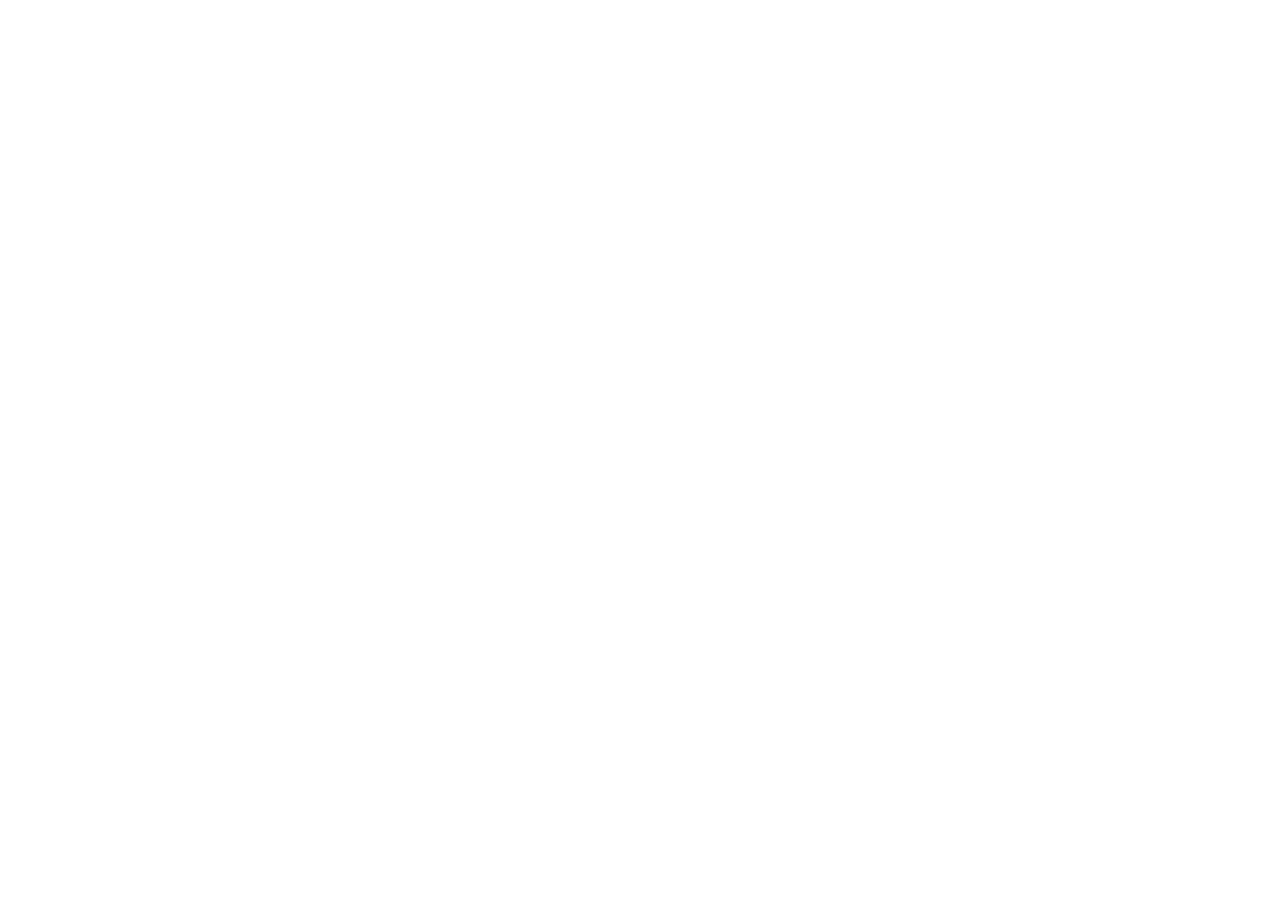
==== index.html @ 05c3c879 "init project" ====
<!DOCTYPE html>
<html lang="en">

<head>
    <meta charset="UTF-8">
    <meta http-equiv="X-UA-Compatible" content="IE=edge">
    <meta name="viewport" content="width=device-width, initial-scale=1.0">
    <title>Document</title>
</head>

<body>

</body>

</html>
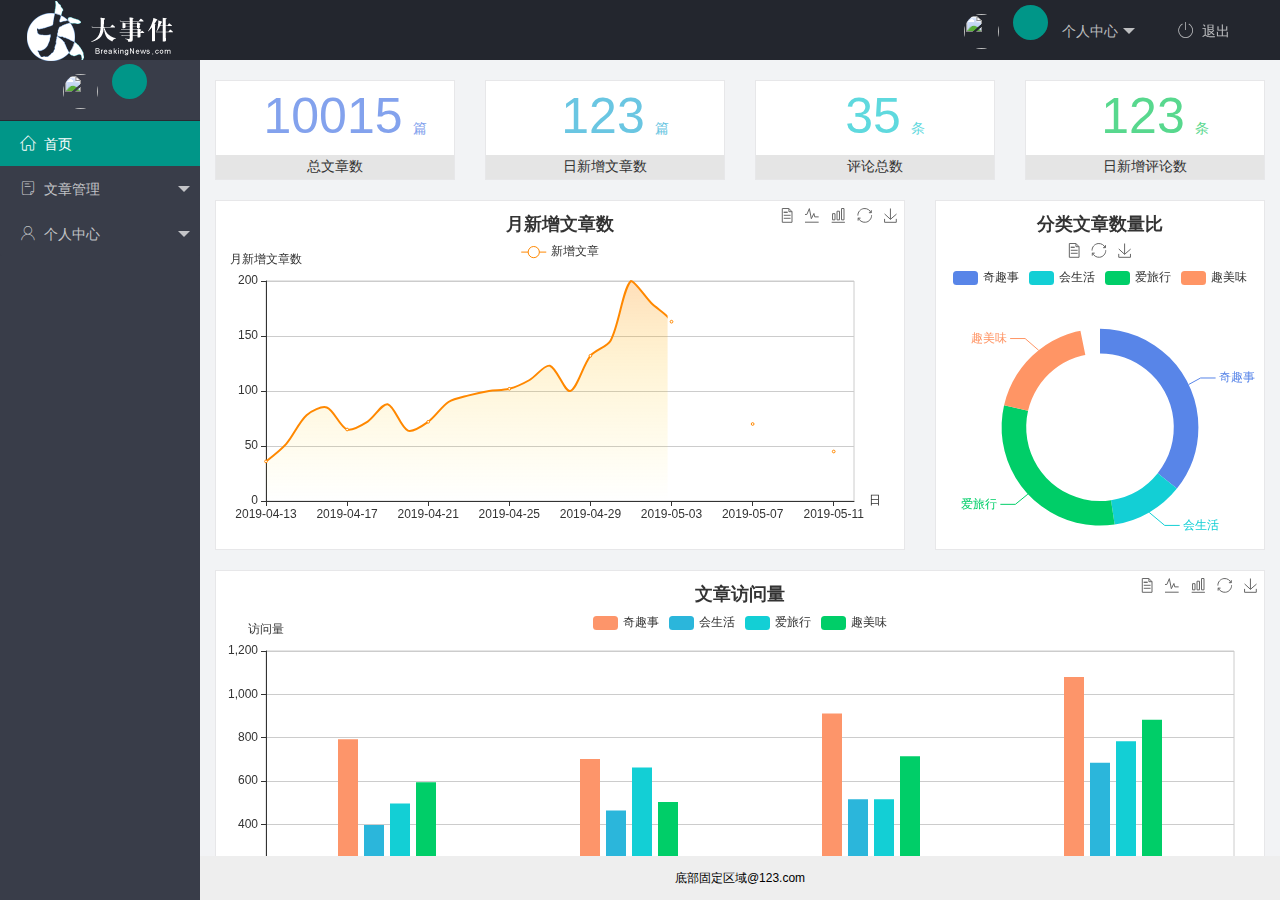
==== commit 395fe5c5: "完成主页功能开发" ====
--- a/index.html
+++ b/index.html
@@ -6,10 +6,84 @@
     <meta http-equiv="X-UA-Compatible" content="IE=edge">
     <meta name="viewport" content="width=device-width, initial-scale=1.0">
     <title>Document</title>
+    <link rel="stylesheet" href="/assets/lib/layui/css/layui.css">
+    <link rel="stylesheet" href="/assets/css/index.css">
+    <link rel="stylesheet" href="/assets/fonts/iconfont.css">
 </head>
 
 <body>
+    <div class="layui-layout layui-layout-admin">
+        <div class="layui-header">
+            <div class="layui-logo layui-hide-xs">
+                <img src="/assets/images/logo.png" alt="">
+            </div>
+            <!-- 头部区域（可配合layui 已有的水平导航） -->
+            <ul class="layui-nav layui-layout-right">
+                <li class="layui-nav-item layui-hide layui-show-md-inline-block">
+                    <a href="javascript:;" class="userinfo">
+                        <img src="" class="layui-nav-img">
+                        <span class="text-avatar"></span> 个人中心
+                    </a>
+                    <dl class="layui-nav-child">
+                        <dd><a href="">基本资料</a></dd>
+                        <dd><a href="">更换头像</a></dd>
+                        <dd><a href="">重置密码</a></dd>
+                    </dl>
+                </li>
+                <li class="layui-nav-item" lay-header-event="menuRight" lay-unselect>
+                    <a href="javascript:;" class="btn-outlog">
+                        <i class="layui-icon"><span class="iconfont icon-tuichu"></span>退出</i>
+                    </a>
+                </li>
+            </ul>
+        </div>
 
+        <div class="layui-side layui-bg-black">
+            <div class="layui-side-scroll">
+                <!-- 左侧导航区域（可配合layui已有的垂直导航） -->
+                <div class="userinfo userinfo-left">
+                    <img src="" class="layui-nav-img">
+                    <span class="text-avatar"></span>
+                    <span class="welcome"></span>
+                </div>
+                <ul class="layui-nav layui-nav-tree" lay-shrink="all">
+                    <li class="layui-nav-item layui-this"><a href="/home/dashboard.html" target="fm"><span class="iconfont icon-home"></span>首页</a></li>
+                    <li class="layui-nav-item">
+                        <a class="" href="javascript:;"><span class="iconfont icon-16"></span>文章管理</a>
+                        <dl class="layui-nav-child">
+                            <dd><a href="javascript:;" target="fm"><i class="layui-icon layui-icon-app"></i>文章类别</a></dd>
+                            <dd><a href="javascript:;" target="fm"><i class="layui-icon layui-icon-app"></i>文章列表</a></dd>
+                            <dd><a href="javascript:;" target="fm"><i class="layui-icon layui-icon-app"></i>发表文章</a></dd>
+                        </dl>
+                    </li>
+                    <li class="layui-nav-item">
+                        <a href="javascript:;"><span class="iconfont icon-user"></span>个人中心</a>
+                        <dl class="layui-nav-child">
+                            <dd><a href="javascript:;" target="fm"><i class="layui-icon layui-icon-app"></i>基本资料</a></dd>
+                            <dd><a href="javascript:;" target="fm"><i class="layui-icon layui-icon-app"></i>更换头像</a></dd>
+                            <dd><a href="javascript:;" target="fm"><i class="layui-icon layui-icon-app"></i>重置密码</a></dd>
+                        </dl>
+                    </li>
+                </ul>
+            </div>
+        </div>
+
+        <div class="layui-body">
+            <!-- 内容主体区域 -->
+            <iframe name="fm" src="/home/dashboard.html" frameborder="0"></iframe>
+        </div>
+
+        <div class="layui-footer">
+            <!-- 底部固定区域 -->
+            底部固定区域@123.com
+        </div>
+    </div>
+    <script src="/assets/lib/layui/layui.all.js"></script>
+    <script src="/assets/lib/jquery.js"></script>
+    <script src="/assets/js/baseapi.js"></script>
+    <script src="/assets/js/index.js"></script>
+
+</body>
 </body>
 
 </html>--- a/assets/lib/layui/css/layui.css
+++ b/assets/lib/layui/css/layui.css
@@ -0,0 +1,2 @@
+/** layui-v2.5.5 MIT License By https://www.layui.com */
+ .layui-inline,img{display:inline-block;vertical-align:middle}h1,h2,h3,h4,h5,h6{font-weight:400}.layui-edge,.layui-header,.layui-inline,.layui-main{position:relative}.layui-body,.layui-edge,.layui-elip{overflow:hidden}.layui-btn,.layui-edge,.layui-inline,img{vertical-align:middle}.layui-btn,.layui-disabled,.layui-icon,.layui-unselect{-moz-user-select:none;-webkit-user-select:none;-ms-user-select:none}.layui-elip,.layui-form-checkbox span,.layui-form-pane .layui-form-label{text-overflow:ellipsis;white-space:nowrap}.layui-breadcrumb,.layui-tree-btnGroup{visibility:hidden}blockquote,body,button,dd,div,dl,dt,form,h1,h2,h3,h4,h5,h6,input,li,ol,p,pre,td,textarea,th,ul{margin:0;padding:0;-webkit-tap-highlight-color:rgba(0,0,0,0)}a:active,a:hover{outline:0}img{border:none}li{list-style:none}table{border-collapse:collapse;border-spacing:0}h4,h5,h6{font-size:100%}button,input,optgroup,option,select,textarea{font-family:inherit;font-size:inherit;font-style:inherit;font-weight:inherit;outline:0}pre{white-space:pre-wrap;white-space:-moz-pre-wrap;white-space:-pre-wrap;white-space:-o-pre-wrap;word-wrap:break-word}body{line-height:24px;font:14px Helvetica Neue,Helvetica,PingFang SC,Tahoma,Arial,sans-serif}hr{height:1px;margin:10px 0;border:0;clear:both}a{color:#333;text-decoration:none}a:hover{color:#777}a cite{font-style:normal;*cursor:pointer}.layui-border-box,.layui-border-box *{box-sizing:border-box}.layui-box,.layui-box *{box-sizing:content-box}.layui-clear{clear:both;*zoom:1}.layui-clear:after{content:'\20';clear:both;*zoom:1;display:block;height:0}.layui-inline{*display:inline;*zoom:1}.layui-edge{display:inline-block;width:0;height:0;border-width:6px;border-style:dashed;border-color:transparent}.layui-edge-top{top:-4px;border-bottom-color:#999;border-bottom-style:solid}.layui-edge-right{border-left-color:#999;border-left-style:solid}.layui-edge-bottom{top:2px;border-top-color:#999;border-top-style:solid}.layui-edge-left{border-right-color:#999;border-right-style:solid}.layui-disabled,.layui-disabled:hover{color:#d2d2d2!important;cursor:not-allowed!important}.layui-circle{border-radius:100%}.layui-show{display:block!important}.layui-hide{display:none!important}@font-face{font-family:layui-icon;src:url(../font/iconfont.eot?v=250);src:url(../font/iconfont.eot?v=250#iefix) format('embedded-opentype'),url(../font/iconfont.woff2?v=250) format('woff2'),url(../font/iconfont.woff?v=250) format('woff'),url(../font/iconfont.ttf?v=250) format('truetype'),url(../font/iconfont.svg?v=250#layui-icon) format('svg')}.layui-icon{font-family:layui-icon!important;font-size:16px;font-style:normal;-webkit-font-smoothing:antialiased;-moz-osx-font-smoothing:grayscale}.layui-icon-reply-fill:before{content:"\e611"}.layui-icon-set-fill:before{content:"\e614"}.layui-icon-menu-fill:before{content:"\e60f"}.layui-icon-search:before{content:"\e615"}.layui-icon-share:before{content:"\e641"}.layui-icon-set-sm:before{content:"\e620"}.layui-icon-engine:before{content:"\e628"}.layui-icon-close:before{content:"\1006"}.layui-icon-close-fill:before{content:"\1007"}.layui-icon-chart-screen:before{content:"\e629"}.layui-icon-star:before{content:"\e600"}.layui-icon-circle-dot:before{content:"\e617"}.layui-icon-chat:before{content:"\e606"}.layui-icon-release:before{content:"\e609"}.layui-icon-list:before{content:"\e60a"}.layui-icon-chart:before{content:"\e62c"}.layui-icon-ok-circle:before{content:"\1005"}.layui-icon-layim-theme:before{content:"\e61b"}.layui-icon-table:before{content:"\e62d"}.layui-icon-right:before{content:"\e602"}.layui-icon-left:before{content:"\e603"}.layui-icon-cart-simple:before{content:"\e698"}.layui-icon-face-cry:before{content:"\e69c"}.layui-icon-face-smile:before{content:"\e6af"}.layui-icon-survey:before{content:"\e6b2"}.layui-icon-tree:before{content:"\e62e"}.layui-icon-upload-circle:before{content:"\e62f"}.layui-icon-add-circle:before{content:"\e61f"}.layui-icon-download-circle:before{content:"\e601"}.layui-icon-templeate-1:before{content:"\e630"}.layui-icon-util:before{content:"\e631"}.layui-icon-face-surprised:before{content:"\e664"}.layui-icon-edit:before{content:"\e642"}.layui-icon-speaker:before{content:"\e645"}.layui-icon-down:before{content:"\e61a"}.layui-icon-file:before{content:"\e621"}.layui-icon-layouts:before{content:"\e632"}.layui-icon-rate-half:before{content:"\e6c9"}.layui-icon-add-circle-fine:before{content:"\e608"}.layui-icon-prev-circle:before{content:"\e633"}.layui-icon-read:before{content:"\e705"}.layui-icon-404:before{content:"\e61c"}.layui-icon-carousel:before{content:"\e634"}.layui-icon-help:before{content:"\e607"}.layui-icon-code-circle:before{content:"\e635"}.layui-icon-water:before{content:"\e636"}.layui-icon-username:before{content:"\e66f"}.layui-icon-find-fill:before{content:"\e670"}.layui-icon-about:before{content:"\e60b"}.layui-icon-location:before{content:"\e715"}.layui-icon-up:before{content:"\e619"}.layui-icon-pause:before{content:"\e651"}.layui-icon-date:before{content:"\e637"}.layui-icon-layim-uploadfile:before{content:"\e61d"}.layui-icon-delete:before{content:"\e640"}.layui-icon-play:before{content:"\e652"}.layui-icon-top:before{content:"\e604"}.layui-icon-friends:before{content:"\e612"}.layui-icon-refresh-3:before{content:"\e9aa"}.layui-icon-ok:before{content:"\e605"}.layui-icon-layer:before{content:"\e638"}.layui-icon-face-smile-fine:before{content:"\e60c"}.layui-icon-dollar:before{content:"\e659"}.layui-icon-group:before{content:"\e613"}.layui-icon-layim-download:before{content:"\e61e"}.layui-icon-picture-fine:before{content:"\e60d"}.layui-icon-link:before{content:"\e64c"}.layui-icon-diamond:before{content:"\e735"}.layui-icon-log:before{content:"\e60e"}.layui-icon-rate-solid:before{content:"\e67a"}.layui-icon-fonts-del:before{content:"\e64f"}.layui-icon-unlink:before{content:"\e64d"}.layui-icon-fonts-clear:before{content:"\e639"}.layui-icon-triangle-r:before{content:"\e623"}.layui-icon-circle:before{content:"\e63f"}.layui-icon-radio:before{content:"\e643"}.layui-icon-align-center:before{content:"\e647"}.layui-icon-align-right:before{content:"\e648"}.layui-icon-align-left:before{content:"\e649"}.layui-icon-loading-1:before{content:"\e63e"}.layui-icon-return:before{content:"\e65c"}.layui-icon-fonts-strong:before{content:"\e62b"}.layui-icon-upload:before{content:"\e67c"}.layui-icon-dialogue:before{content:"\e63a"}.layui-icon-video:before{content:"\e6ed"}.layui-icon-headset:before{content:"\e6fc"}.layui-icon-cellphone-fine:before{content:"\e63b"}.layui-icon-add-1:before{content:"\e654"}.layui-icon-face-smile-b:before{content:"\e650"}.layui-icon-fonts-html:before{content:"\e64b"}.layui-icon-form:before{content:"\e63c"}.layui-icon-cart:before{content:"\e657"}.layui-icon-camera-fill:before{content:"\e65d"}.layui-icon-tabs:before{content:"\e62a"}.layui-icon-fonts-code:before{content:"\e64e"}.layui-icon-fire:before{content:"\e756"}.layui-icon-set:before{content:"\e716"}.layui-icon-fonts-u:before{content:"\e646"}.layui-icon-triangle-d:before{content:"\e625"}.layui-icon-tips:before{content:"\e702"}.layui-icon-picture:before{content:"\e64a"}.layui-icon-more-vertical:before{content:"\e671"}.layui-icon-flag:before{content:"\e66c"}.layui-icon-loading:before{content:"\e63d"}.layui-icon-fonts-i:before{content:"\e644"}.layui-icon-refresh-1:before{content:"\e666"}.layui-icon-rmb:before{content:"\e65e"}.layui-icon-home:before{content:"\e68e"}.layui-icon-user:before{content:"\e770"}.layui-icon-notice:before{content:"\e667"}.layui-icon-login-weibo:before{content:"\e675"}.layui-icon-voice:before{content:"\e688"}.layui-icon-upload-drag:before{content:"\e681"}.layui-icon-login-qq:before{content:"\e676"}.layui-icon-snowflake:before{content:"\e6b1"}.layui-icon-file-b:before{content:"\e655"}.layui-icon-template:before{content:"\e663"}.layui-icon-auz:before{content:"\e672"}.layui-icon-console:before{content:"\e665"}.layui-icon-app:before{content:"\e653"}.layui-icon-prev:before{content:"\e65a"}.layui-icon-website:before{content:"\e7ae"}.layui-icon-next:before{content:"\e65b"}.layui-icon-component:before{content:"\e857"}.layui-icon-more:before{content:"\e65f"}.layui-icon-login-wechat:before{content:"\e677"}.layui-icon-shrink-right:before{content:"\e668"}.layui-icon-spread-left:before{content:"\e66b"}.layui-icon-camera:before{content:"\e660"}.layui-icon-note:before{content:"\e66e"}.layui-icon-refresh:before{content:"\e669"}.layui-icon-female:before{content:"\e661"}.layui-icon-male:before{content:"\e662"}.layui-icon-password:before{content:"\e673"}.layui-icon-senior:before{content:"\e674"}.layui-icon-theme:before{content:"\e66a"}.layui-icon-tread:before{content:"\e6c5"}.layui-icon-praise:before{content:"\e6c6"}.layui-icon-star-fill:before{content:"\e658"}.layui-icon-rate:before{content:"\e67b"}.layui-icon-template-1:before{content:"\e656"}.layui-icon-vercode:before{content:"\e679"}.layui-icon-cellphone:before{content:"\e678"}.layui-icon-screen-full:before{content:"\e622"}.layui-icon-screen-restore:before{content:"\e758"}.layui-icon-cols:before{content:"\e610"}.layui-icon-export:before{content:"\e67d"}.layui-icon-print:before{content:"\e66d"}.layui-icon-slider:before{content:"\e714"}.layui-icon-addition:before{content:"\e624"}.layui-icon-subtraction:before{content:"\e67e"}.layui-icon-service:before{content:"\e626"}.layui-icon-transfer:before{content:"\e691"}.layui-main{width:1140px;margin:0 auto}.layui-header{z-index:1000;height:60px}.layui-header a:hover{transition:all .5s;-webkit-transition:all .5s}.layui-side{position:fixed;left:0;top:0;bottom:0;z-index:999;width:200px;overflow-x:hidden}.layui-side-scroll{position:relative;width:220px;height:100%;overflow-x:hidden}.layui-body{position:absolute;left:200px;right:0;top:0;bottom:0;z-index:998;width:auto;overflow-y:auto;box-sizing:border-box}.layui-layout-body{overflow:hidden}.layui-layout-admin .layui-header{background-color:#23262E}.layui-layout-admin .layui-side{top:60px;width:200px;overflow-x:hidden}.layui-layout-admin .layui-body{position:fixed;top:60px;bottom:44px}.layui-layout-admin .layui-main{width:auto;margin:0 15px}.layui-layout-admin .layui-footer{position:fixed;left:200px;right:0;bottom:0;height:44px;line-height:44px;padding:0 15px;background-color:#eee}.layui-layout-admin .layui-logo{position:absolute;left:0;top:0;width:200px;height:100%;line-height:60px;text-align:center;color:#009688;font-size:16px}.layui-layout-admin .layui-header .layui-nav{background:0 0}.layui-layout-left{position:absolute!important;left:200px;top:0}.layui-layout-right{position:absolute!important;right:0;top:0}.layui-container{position:relative;margin:0 auto;padding:0 15px;box-sizing:border-box}.layui-fluid{position:relative;margin:0 auto;padding:0 15px}.layui-row:after,.layui-row:before{content:'';display:block;clear:both}.layui-col-lg1,.layui-col-lg10,.layui-col-lg11,.layui-col-lg12,.layui-col-lg2,.layui-col-lg3,.layui-col-lg4,.layui-col-lg5,.layui-col-lg6,.layui-col-lg7,.layui-col-lg8,.layui-col-lg9,.layui-col-md1,.layui-col-md10,.layui-col-md11,.layui-col-md12,.layui-col-md2,.layui-col-md3,.layui-col-md4,.layui-col-md5,.layui-col-md6,.layui-col-md7,.layui-col-md8,.layui-col-md9,.layui-col-sm1,.layui-col-sm10,.layui-col-sm11,.layui-col-sm12,.layui-col-sm2,.layui-col-sm3,.layui-col-sm4,.layui-col-sm5,.layui-col-sm6,.layui-col-sm7,.layui-col-sm8,.layui-col-sm9,.layui-col-xs1,.layui-col-xs10,.layui-col-xs11,.layui-col-xs12,.layui-col-xs2,.layui-col-xs3,.layui-col-xs4,.layui-col-xs5,.layui-col-xs6,.layui-col-xs7,.layui-col-xs8,.layui-col-xs9{position:relative;display:block;box-sizing:border-box}.layui-col-xs1,.layui-col-xs10,.layui-col-xs11,.layui-col-xs12,.layui-col-xs2,.layui-col-xs3,.layui-col-xs4,.layui-col-xs5,.layui-col-xs6,.layui-col-xs7,.layui-col-xs8,.layui-col-xs9{float:left}.layui-col-xs1{width:8.33333333%}.layui-col-xs2{width:16.66666667%}.layui-col-xs3{width:25%}.layui-col-xs4{width:33.33333333%}.layui-col-xs5{width:41.66666667%}.layui-col-xs6{width:50%}.layui-col-xs7{width:58.33333333%}.layui-col-xs8{width:66.66666667%}.layui-col-xs9{width:75%}.layui-col-xs10{width:83.33333333%}.layui-col-xs11{width:91.66666667%}.layui-col-xs12{width:100%}.layui-col-xs-offset1{margin-left:8.33333333%}.layui-col-xs-offset2{margin-left:16.66666667%}.layui-col-xs-offset3{margin-left:25%}.layui-col-xs-offset4{margin-left:33.33333333%}.layui-col-xs-offset5{margin-left:41.66666667%}.layui-col-xs-offset6{margin-left:50%}.layui-col-xs-offset7{margin-left:58.33333333%}.layui-col-xs-offset8{margin-left:66.66666667%}.layui-col-xs-offset9{margin-left:75%}.layui-col-xs-offset10{margin-left:83.33333333%}.layui-col-xs-offset11{margin-left:91.66666667%}.layui-col-xs-offset12{margin-left:100%}@media screen and (max-width:768px){.layui-hide-xs{display:none!important}.layui-show-xs-block{display:block!important}.layui-show-xs-inline{display:inline!important}.layui-show-xs-inline-block{display:inline-block!important}}@media screen and (min-width:768px){.layui-container{width:750px}.layui-hide-sm{display:none!important}.layui-show-sm-block{display:block!important}.layui-show-sm-inline{display:inline!important}.layui-show-sm-inline-block{display:inline-block!important}.layui-col-sm1,.layui-col-sm10,.layui-col-sm11,.layui-col-sm12,.layui-col-sm2,.layui-col-sm3,.layui-col-sm4,.layui-col-sm5,.layui-col-sm6,.layui-col-sm7,.layui-col-sm8,.layui-col-sm9{float:left}.layui-col-sm1{width:8.33333333%}.layui-col-sm2{width:16.66666667%}.layui-col-sm3{width:25%}.layui-col-sm4{width:33.33333333%}.layui-col-sm5{width:41.66666667%}.layui-col-sm6{width:50%}.layui-col-sm7{width:58.33333333%}.layui-col-sm8{width:66.66666667%}.layui-col-sm9{width:75%}.layui-col-sm10{width:83.33333333%}.layui-col-sm11{width:91.66666667%}.layui-col-sm12{width:100%}.layui-col-sm-offset1{margin-left:8.33333333%}.layui-col-sm-offset2{margin-left:16.66666667%}.layui-col-sm-offset3{margin-left:25%}.layui-col-sm-offset4{margin-left:33.33333333%}.layui-col-sm-offset5{margin-left:41.66666667%}.layui-col-sm-offset6{margin-left:50%}.layui-col-sm-offset7{margin-left:58.33333333%}.layui-col-sm-offset8{margin-left:66.66666667%}.layui-col-sm-offset9{margin-left:75%}.layui-col-sm-offset10{margin-left:83.33333333%}.layui-col-sm-offset11{margin-left:91.66666667%}.layui-col-sm-offset12{margin-left:100%}}@media screen and (min-width:992px){.layui-container{width:970px}.layui-hide-md{display:none!important}.layui-show-md-block{display:block!important}.layui-show-md-inline{display:inline!important}.layui-show-md-inline-block{display:inline-block!important}.layui-col-md1,.layui-col-md10,.layui-col-md11,.layui-col-md12,.layui-col-md2,.layui-col-md3,.layui-col-md4,.layui-col-md5,.layui-col-md6,.layui-col-md7,.layui-col-md8,.layui-col-md9{float:left}.layui-col-md1{width:8.33333333%}.layui-col-md2{width:16.66666667%}.layui-col-md3{width:25%}.layui-col-md4{width:33.33333333%}.layui-col-md5{width:41.66666667%}.layui-col-md6{width:50%}.layui-col-md7{width:58.33333333%}.layui-col-md8{width:66.66666667%}.layui-col-md9{width:75%}.layui-col-md10{width:83.33333333%}.layui-col-md11{width:91.66666667%}.layui-col-md12{width:100%}.layui-col-md-offset1{margin-left:8.33333333%}.layui-col-md-offset2{margin-left:16.66666667%}.layui-col-md-offset3{margin-left:25%}.layui-col-md-offset4{margin-left:33.33333333%}.layui-col-md-offset5{margin-left:41.66666667%}.layui-col-md-offset6{margin-left:50%}.layui-col-md-offset7{margin-left:58.33333333%}.layui-col-md-offset8{margin-left:66.66666667%}.layui-col-md-offset9{margin-left:75%}.layui-col-md-offset10{margin-left:83.33333333%}.layui-col-md-offset11{margin-left:91.66666667%}.layui-col-md-offset12{margin-left:100%}}@media screen and (min-width:1200px){.layui-container{width:1170px}.layui-hide-lg{display:none!important}.layui-show-lg-block{display:block!important}.layui-show-lg-inline{display:inline!important}.layui-show-lg-inline-block{display:inline-block!important}.layui-col-lg1,.layui-col-lg10,.layui-col-lg11,.layui-col-lg12,.layui-col-lg2,.layui-col-lg3,.layui-col-lg4,.layui-col-lg5,.layui-col-lg6,.layui-col-lg7,.layui-col-lg8,.layui-col-lg9{float:left}.layui-col-lg1{width:8.33333333%}.layui-col-lg2{width:16.66666667%}.layui-col-lg3{width:25%}.layui-col-lg4{width:33.33333333%}.layui-col-lg5{width:41.66666667%}.layui-col-lg6{width:50%}.layui-col-lg7{width:58.33333333%}.layui-col-lg8{width:66.66666667%}.layui-col-lg9{width:75%}.layui-col-lg10{width:83.33333333%}.layui-col-lg11{width:91.66666667%}.layui-col-lg12{width:100%}.layui-col-lg-offset1{margin-left:8.33333333%}.layui-col-lg-offset2{margin-left:16.66666667%}.layui-col-lg-offset3{margin-left:25%}.layui-col-lg-offset4{margin-left:33.33333333%}.layui-col-lg-offset5{margin-left:41.66666667%}.layui-col-lg-offset6{margin-left:50%}.layui-col-lg-offset7{margin-left:58.33333333%}.layui-col-lg-offset8{margin-left:66.66666667%}.layui-col-lg-offset9{margin-left:75%}.layui-col-lg-offset10{margin-left:83.33333333%}.layui-col-lg-offset11{margin-left:91.66666667%}.layui-col-lg-offset12{margin-left:100%}}.layui-col-space1{margin:-.5px}.layui-col-space1>*{padding:.5px}.layui-col-space3{margin:-1.5px}.layui-col-space3>*{padding:1.5px}.layui-col-space5{margin:-2.5px}.layui-col-space5>*{padding:2.5px}.layui-col-space8{margin:-3.5px}.layui-col-space8>*{padding:3.5px}.layui-col-space10{margin:-5px}.layui-col-space10>*{padding:5px}.layui-col-space12{margin:-6px}.layui-col-space12>*{padding:6px}.layui-col-space15{margin:-7.5px}.layui-col-space15>*{padding:7.5px}.layui-col-space18{margin:-9px}.layui-col-space18>*{padding:9px}.layui-col-space20{margin:-10px}.layui-col-space20>*{padding:10px}.layui-col-space22{margin:-11px}.layui-col-space22>*{padding:11px}.layui-col-space25{margin:-12.5px}.layui-col-space25>*{padding:12.5px}.layui-col-space30{margin:-15px}.layui-col-space30>*{padding:15px}.layui-btn,.layui-input,.layui-select,.layui-textarea,.layui-upload-button{outline:0;-webkit-appearance:none;transition:all .3s;-webkit-transition:all .3s;box-sizing:border-box}.layui-elem-quote{margin-bottom:10px;padding:15px;line-height:22px;border-left:5px solid #009688;border-radius:0 2px 2px 0;background-color:#f2f2f2}.layui-quote-nm{border-style:solid;border-width:1px 1px 1px 5px;background:0 0}.layui-elem-field{margin-bottom:10px;padding:0;border-width:1px;border-style:solid}.layui-elem-field legend{margin-left:20px;padding:0 10px;font-size:20px;font-weight:300}.layui-field-title{margin:10px 0 20px;border-width:1px 0 0}.layui-field-box{padding:10px 15px}.layui-field-title .layui-field-box{padding:10px 0}.layui-progress{position:relative;height:6px;border-radius:20px;background-color:#e2e2e2}.layui-progress-bar{position:absolute;left:0;top:0;width:0;max-width:100%;height:6px;border-radius:20px;text-align:right;background-color:#5FB878;transition:all .3s;-webkit-transition:all .3s}.layui-progress-big,.layui-progress-big .layui-progress-bar{height:18px;line-height:18px}.layui-progress-text{position:relative;top:-20px;line-height:18px;font-size:12px;color:#666}.layui-progress-big .layui-progress-text{position:static;padding:0 10px;color:#fff}.layui-collapse{border-width:1px;border-style:solid;border-radius:2px}.layui-colla-content,.layui-colla-item{border-top-width:1px;border-top-style:solid}.layui-colla-item:first-child{border-top:none}.layui-colla-title{position:relative;height:42px;line-height:42px;padding:0 15px 0 35px;color:#333;background-color:#f2f2f2;cursor:pointer;font-size:14px;overflow:hidden}.layui-colla-content{display:none;padding:10px 15px;line-height:22px;color:#666}.layui-colla-icon{position:absolute;left:15px;top:0;font-size:14px}.layui-card{margin-bottom:15px;border-radius:2px;background-color:#fff;box-shadow:0 1px 2px 0 rgba(0,0,0,.05)}.layui-card:last-child{margin-bottom:0}.layui-card-header{position:relative;height:42px;line-height:42px;padding:0 15px;border-bottom:1px solid #f6f6f6;color:#333;border-radius:2px 2px 0 0;font-size:14px}.layui-bg-black,.layui-bg-blue,.layui-bg-cyan,.layui-bg-green,.layui-bg-orange,.layui-bg-red{color:#fff!important}.layui-card-body{position:relative;padding:10px 15px;line-height:24px}.layui-card-body[pad15]{padding:15px}.layui-card-body[pad20]{padding:20px}.layui-card-body .layui-table{margin:5px 0}.layui-card .layui-tab{margin:0}.layui-panel-window{position:relative;padding:15px;border-radius:0;border-top:5px solid #E6E6E6;background-color:#fff}.layui-auxiliar-moving{position:fixed;left:0;right:0;top:0;bottom:0;width:100%;height:100%;background:0 0;z-index:9999999999}.layui-form-label,.layui-form-mid,.layui-form-select,.layui-input-block,.layui-input-inline,.layui-textarea{position:relative}.layui-bg-red{background-color:#FF5722!important}.layui-bg-orange{background-color:#FFB800!important}.layui-bg-green{background-color:#009688!important}.layui-bg-cyan{background-color:#2F4056!important}.layui-bg-blue{background-color:#1E9FFF!important}.layui-bg-black{background-color:#393D49!important}.layui-bg-gray{background-color:#eee!important;color:#666!important}.layui-badge-rim,.layui-colla-content,.layui-colla-item,.layui-collapse,.layui-elem-field,.layui-form-pane .layui-form-item[pane],.layui-form-pane .layui-form-label,.layui-input,.layui-layedit,.layui-layedit-tool,.layui-quote-nm,.layui-select,.layui-tab-bar,.layui-tab-card,.layui-tab-title,.layui-tab-title .layui-this:after,.layui-textarea{border-color:#e6e6e6}.layui-timeline-item:before,hr{background-color:#e6e6e6}.layui-text{line-height:22px;font-size:14px;color:#666}.layui-text h1,.layui-text h2,.layui-text h3{font-weight:500;color:#333}.layui-text h1{font-size:30px}.layui-text h2{font-size:24px}.layui-text h3{font-size:18px}.layui-text a:not(.layui-btn){color:#01AAED}.layui-text a:not(.layui-btn):hover{text-decoration:underline}.layui-text ul{padding:5px 0 5px 15px}.layui-text ul li{margin-top:5px;list-style-type:disc}.layui-text em,.layui-word-aux{color:#999!important;padding:0 5px!important}.layui-btn{display:inline-block;height:38px;line-height:38px;padding:0 18px;background-color:#009688;color:#fff;white-space:nowrap;text-align:center;font-size:14px;border:none;border-radius:2px;cursor:pointer}.layui-btn:hover{opacity:.8;filter:alpha(opacity=80);color:#fff}.layui-btn:active{opacity:1;filter:alpha(opacity=100)}.layui-btn+.layui-btn{margin-left:10px}.layui-btn-container{font-size:0}.layui-btn-container .layui-btn{margin-right:10px;margin-bottom:10px}.layui-btn-container .layui-btn+.layui-btn{margin-left:0}.layui-table .layui-btn-container .layui-btn{margin-bottom:9px}.layui-btn-radius{border-radius:100px}.layui-btn .layui-icon{margin-right:3px;font-size:18px;vertical-align:bottom;vertical-align:middle\9}.layui-btn-primary{border:1px solid #C9C9C9;background-color:#fff;color:#555}.layui-btn-primary:hover{border-color:#009688;color:#333}.layui-btn-normal{background-color:#1E9FFF}.layui-btn-warm{background-color:#FFB800}.layui-btn-danger{background-color:#FF5722}.layui-btn-checked{background-color:#5FB878}.layui-btn-disabled,.layui-btn-disabled:active,.layui-btn-disabled:hover{border:1px solid #e6e6e6;background-color:#FBFBFB;color:#C9C9C9;cursor:not-allowed;opacity:1}.layui-btn-lg{height:44px;line-height:44px;padding:0 25px;font-size:16px}.layui-btn-sm{height:30px;line-height:30px;padding:0 10px;font-size:12px}.layui-btn-sm i{font-size:16px!important}.layui-btn-xs{height:22px;line-height:22px;padding:0 5px;font-size:12px}.layui-btn-xs i{font-size:14px!important}.layui-btn-group{display:inline-block;vertical-align:middle;font-size:0}.layui-btn-group .layui-btn{margin-left:0!important;margin-right:0!important;border-left:1px solid rgba(255,255,255,.5);border-radius:0}.layui-btn-group .layui-btn-primary{border-left:none}.layui-btn-group .layui-btn-primary:hover{border-color:#C9C9C9;color:#009688}.layui-btn-group .layui-btn:first-child{border-left:none;border-radius:2px 0 0 2px}.layui-btn-group .layui-btn-primary:first-child{border-left:1px solid #c9c9c9}.layui-btn-group .layui-btn:last-child{border-radius:0 2px 2px 0}.layui-btn-group .layui-btn+.layui-btn{margin-left:0}.layui-btn-group+.layui-btn-group{margin-left:10px}.layui-btn-fluid{width:100%}.layui-input,.layui-select,.layui-textarea{height:38px;line-height:1.3;line-height:38px\9;border-width:1px;border-style:solid;background-color:#fff;border-radius:2px}.layui-input::-webkit-input-placeholder,.layui-select::-webkit-input-placeholder,.layui-textarea::-webkit-input-placeholder{line-height:1.3}.layui-input,.layui-textarea{display:block;width:100%;padding-left:10px}.layui-input:hover,.layui-textarea:hover{border-color:#D2D2D2!important}.layui-input:focus,.layui-textarea:focus{border-color:#C9C9C9!important}.layui-textarea{min-height:100px;height:auto;line-height:20px;padding:6px 10px;resize:vertical}.layui-select{padding:0 10px}.layui-form input[type=checkbox],.layui-form input[type=radio],.layui-form select{display:none}.layui-form [lay-ignore]{display:initial}.layui-form-item{margin-bottom:15px;clear:both;*zoom:1}.layui-form-item:after{content:'\20';clear:both;*zoom:1;display:block;height:0}.layui-form-label{float:left;display:block;padding:9px 15px;width:80px;font-weight:400;line-height:20px;text-align:right}.layui-form-label-col{display:block;float:none;padding:9px 0;line-height:20px;text-align:left}.layui-form-item .layui-inline{margin-bottom:5px;margin-right:10px}.layui-input-block{margin-left:110px;min-height:36px}.layui-input-inline{display:inline-block;vertical-align:middle}.layui-form-item .layui-input-inline{float:left;width:190px;margin-right:10px}.layui-form-text .layui-input-inline{width:auto}.layui-form-mid{float:left;display:block;padding:9px 0!important;line-height:20px;margin-right:10px}.layui-form-danger+.layui-form-select .layui-input,.layui-form-danger:focus{border-color:#FF5722!important}.layui-form-select .layui-input{padding-right:30px;cursor:pointer}.layui-form-select .layui-edge{position:absolute;right:10px;top:50%;margin-top:-3px;cursor:pointer;border-width:6px;border-top-color:#c2c2c2;border-top-style:solid;transition:all .3s;-webkit-transition:all .3s}.layui-form-select dl{display:none;position:absolute;left:0;top:42px;padding:5px 0;z-index:899;min-width:100%;border:1px solid #d2d2d2;max-height:300px;overflow-y:auto;background-color:#fff;border-radius:2px;box-shadow:0 2px 4px rgba(0,0,0,.12);box-sizing:border-box}.layui-form-select dl dd,.layui-form-select dl dt{padding:0 10px;line-height:36px;white-space:nowrap;overflow:hidden;text-overflow:ellipsis}.layui-form-select dl dt{font-size:12px;color:#999}.layui-form-select dl dd{cursor:pointer}.layui-form-select dl dd:hover{background-color:#f2f2f2;-webkit-transition:.5s all;transition:.5s all}.layui-form-select .layui-select-group dd{padding-left:20px}.layui-form-select dl dd.layui-select-tips{padding-left:10px!important;color:#999}.layui-form-select dl dd.layui-this{background-color:#5FB878;color:#fff}.layui-form-checkbox,.layui-form-select dl dd.layui-disabled{background-color:#fff}.layui-form-selected dl{display:block}.layui-form-checkbox,.layui-form-checkbox *,.layui-form-switch{display:inline-block;vertical-align:middle}.layui-form-selected .layui-edge{margin-top:-9px;-webkit-transform:rotate(180deg);transform:rotate(180deg);margin-top:-3px\9}:root .layui-form-selected .layui-edge{margin-top:-9px\0/IE9}.layui-form-selectup dl{top:auto;bottom:42px}.layui-select-none{margin:5px 0;text-align:center;color:#999}.layui-select-disabled .layui-disabled{border-color:#eee!important}.layui-select-disabled .layui-edge{border-top-color:#d2d2d2}.layui-form-checkbox{position:relative;height:30px;line-height:30px;margin-right:10px;padding-right:30px;cursor:pointer;font-size:0;-webkit-transition:.1s linear;transition:.1s linear;box-sizing:border-box}.layui-form-checkbox span{padding:0 10px;height:100%;font-size:14px;border-radius:2px 0 0 2px;background-color:#d2d2d2;color:#fff;overflow:hidden}.layui-form-checkbox:hover span{background-color:#c2c2c2}.layui-form-checkbox i{position:absolute;right:0;top:0;width:30px;height:28px;border:1px solid #d2d2d2;border-left:none;border-radius:0 2px 2px 0;color:#fff;font-size:20px;text-align:center}.layui-form-checkbox:hover i{border-color:#c2c2c2;color:#c2c2c2}.layui-form-checked,.layui-form-checked:hover{border-color:#5FB878}.layui-form-checked span,.layui-form-checked:hover span{background-color:#5FB878}.layui-form-checked i,.layui-form-checked:hover i{color:#5FB878}.layui-form-item .layui-form-checkbox{margin-top:4px}.layui-form-checkbox[lay-skin=primary]{height:auto!important;line-height:normal!important;min-width:18px;min-height:18px;border:none!important;margin-right:0;padding-left:28px;padding-right:0;background:0 0}.layui-form-checkbox[lay-skin=primary] span{padding-left:0;padding-right:15px;line-height:18px;background:0 0;color:#666}.layui-form-checkbox[lay-skin=primary] i{right:auto;left:0;width:16px;height:16px;line-height:16px;border:1px solid #d2d2d2;font-size:12px;border-radius:2px;background-color:#fff;-webkit-transition:.1s linear;transition:.1s linear}.layui-form-checkbox[lay-skin=primary]:hover i{border-color:#5FB878;color:#fff}.layui-form-checked[lay-skin=primary] i{border-color:#5FB878!important;background-color:#5FB878;color:#fff}.layui-checkbox-disbaled[lay-skin=primary] span{background:0 0!important;color:#c2c2c2}.layui-checkbox-disbaled[lay-skin=primary]:hover i{border-color:#d2d2d2}.layui-form-item .layui-form-checkbox[lay-skin=primary]{margin-top:10px}.layui-form-switch{position:relative;height:22px;line-height:22px;min-width:35px;padding:0 5px;margin-top:8px;border:1px solid #d2d2d2;border-radius:20px;cursor:pointer;background-color:#fff;-webkit-transition:.1s linear;transition:.1s linear}.layui-form-switch i{position:absolute;left:5px;top:3px;width:16px;height:16px;border-radius:20px;background-color:#d2d2d2;-webkit-transition:.1s linear;transition:.1s linear}.layui-form-switch em{position:relative;top:0;width:25px;margin-left:21px;padding:0!important;text-align:center!important;color:#999!important;font-style:normal!important;font-size:12px}.layui-form-onswitch{border-color:#5FB878;background-color:#5FB878}.layui-checkbox-disbaled,.layui-checkbox-disbaled i{border-color:#e2e2e2!important}.layui-form-onswitch i{left:100%;margin-left:-21px;background-color:#fff}.layui-form-onswitch em{margin-left:5px;margin-right:21px;color:#fff!important}.layui-checkbox-disbaled span{background-color:#e2e2e2!important}.layui-checkbox-disbaled:hover i{color:#fff!important}[lay-radio]{display:none}.layui-form-radio,.layui-form-radio *{display:inline-block;vertical-align:middle}.layui-form-radio{line-height:28px;margin:6px 10px 0 0;padding-right:10px;cursor:pointer;font-size:0}.layui-form-radio *{font-size:14px}.layui-form-radio>i{margin-right:8px;font-size:22px;color:#c2c2c2}.layui-form-radio>i:hover,.layui-form-radioed>i{color:#5FB878}.layui-radio-disbaled>i{color:#e2e2e2!important}.layui-form-pane .layui-form-label{width:110px;padding:8px 15px;height:38px;line-height:20px;border-width:1px;border-style:solid;border-radius:2px 0 0 2px;text-align:center;background-color:#FBFBFB;overflow:hidden;box-sizing:border-box}.layui-form-pane .layui-input-inline{margin-left:-1px}.layui-form-pane .layui-input-block{margin-left:110px;left:-1px}.layui-form-pane .layui-input{border-radius:0 2px 2px 0}.layui-form-pane .layui-form-text .layui-form-label{float:none;width:100%;border-radius:2px;box-sizing:border-box;text-align:left}.layui-form-pane .layui-form-text .layui-input-inline{display:block;margin:0;top:-1px;clear:both}.layui-form-pane .layui-form-text .layui-input-block{margin:0;left:0;top:-1px}.layui-form-pane .layui-form-text .layui-textarea{min-height:100px;border-radius:0 0 2px 2px}.layui-form-pane .layui-form-checkbox{margin:4px 0 4px 10px}.layui-form-pane .layui-form-radio,.layui-form-pane .layui-form-switch{margin-top:6px;margin-left:10px}.layui-form-pane .layui-form-item[pane]{position:relative;border-width:1px;border-style:solid}.layui-form-pane .layui-form-item[pane] .layui-form-label{position:absolute;left:0;top:0;height:100%;border-width:0 1px 0 0}.layui-form-pane .layui-form-item[pane] .layui-input-inline{margin-left:110px}@media screen and (max-width:450px){.layui-form-item .layui-form-label{text-overflow:ellipsis;overflow:hidden;white-space:nowrap}.layui-form-item .layui-inline{display:block;margin-right:0;margin-bottom:20px;clear:both}.layui-form-item .layui-inline:after{content:'\20';clear:both;display:block;height:0}.layui-form-item .layui-input-inline{display:block;float:none;left:-3px;width:auto;margin:0 0 10px 112px}.layui-form-item .layui-input-inline+.layui-form-mid{margin-left:110px;top:-5px;padding:0}.layui-form-item .layui-form-checkbox{margin-right:5px;margin-bottom:5px}}.layui-layedit{border-width:1px;border-style:solid;border-radius:2px}.layui-layedit-tool{padding:3px 5px;border-bottom-width:1px;border-bottom-style:solid;font-size:0}.layedit-tool-fixed{position:fixed;top:0;border-top:1px solid #e2e2e2}.layui-layedit-tool .layedit-tool-mid,.layui-layedit-tool .layui-icon{display:inline-block;vertical-align:middle;text-align:center;font-size:14px}.layui-layedit-tool .layui-icon{position:relative;width:32px;height:30px;line-height:30px;margin:3px 5px;color:#777;cursor:pointer;border-radius:2px}.layui-layedit-tool .layui-icon:hover{color:#393D49}.layui-layedit-tool .layui-icon:active{color:#000}.layui-layedit-tool .layedit-tool-active{background-color:#e2e2e2;color:#000}.layui-layedit-tool .layui-disabled,.layui-layedit-tool .layui-disabled:hover{color:#d2d2d2;cursor:not-allowed}.layui-layedit-tool .layedit-tool-mid{width:1px;height:18px;margin:0 10px;background-color:#d2d2d2}.layedit-tool-html{width:50px!important;font-size:30px!important}.layedit-tool-b,.layedit-tool-code,.layedit-tool-help{font-size:16px!important}.layedit-tool-d,.layedit-tool-face,.layedit-tool-image,.layedit-tool-unlink{font-size:18px!important}.layedit-tool-image input{position:absolute;font-size:0;left:0;top:0;width:100%;height:100%;opacity:.01;filter:Alpha(opacity=1);cursor:pointer}.layui-layedit-iframe iframe{display:block;width:100%}#LAY_layedit_code{overflow:hidden}.layui-laypage{display:inline-block;*display:inline;*zoom:1;vertical-align:middle;margin:10px 0;font-size:0}.layui-laypage>a:first-child,.layui-laypage>a:first-child em{border-radius:2px 0 0 2px}.layui-laypage>a:last-child,.layui-laypage>a:last-child em{border-radius:0 2px 2px 0}.layui-laypage>:first-child{margin-left:0!important}.layui-laypage>:last-child{margin-right:0!important}.layui-laypage a,.layui-laypage button,.layui-laypage input,.layui-laypage select,.layui-laypage span{border:1px solid #e2e2e2}.layui-laypage a,.layui-laypage span{display:inline-block;*display:inline;*zoom:1;vertical-align:middle;padding:0 15px;height:28px;line-height:28px;margin:0 -1px 5px 0;background-color:#fff;color:#333;font-size:12px}.layui-flow-more a *,.layui-laypage input,.layui-table-view select[lay-ignore]{display:inline-block}.layui-laypage a:hover{color:#009688}.layui-laypage em{font-style:normal}.layui-laypage .layui-laypage-spr{color:#999;font-weight:700}.layui-laypage a{text-decoration:none}.layui-laypage .layui-laypage-curr{position:relative}.layui-laypage .layui-laypage-curr em{position:relative;color:#fff}.layui-laypage .layui-laypage-curr .layui-laypage-em{position:absolute;left:-1px;top:-1px;padding:1px;width:100%;height:100%;background-color:#009688}.layui-laypage-em{border-radius:2px}.layui-laypage-next em,.layui-laypage-prev em{font-family:Sim sun;font-size:16px}.layui-laypage .layui-laypage-count,.layui-laypage .layui-laypage-limits,.layui-laypage .layui-laypage-refresh,.layui-laypage .layui-laypage-skip{margin-left:10px;margin-right:10px;padding:0;border:none}.layui-laypage .layui-laypage-limits,.layui-laypage .layui-laypage-refresh{vertical-align:top}.layui-laypage .layui-laypage-refresh i{font-size:18px;cursor:pointer}.layui-laypage select{height:22px;padding:3px;border-radius:2px;cursor:pointer}.layui-laypage .layui-laypage-skip{height:30px;line-height:30px;color:#999}.layui-laypage button,.layui-laypage input{height:30px;line-height:30px;border-radius:2px;vertical-align:top;background-color:#fff;box-sizing:border-box}.layui-laypage input{width:40px;margin:0 10px;padding:0 3px;text-align:center}.layui-laypage input:focus,.layui-laypage select:focus{border-color:#009688!important}.layui-laypage button{margin-left:10px;padding:0 10px;cursor:pointer}.layui-table,.layui-table-view{margin:10px 0}.layui-flow-more{margin:10px 0;text-align:center;color:#999;font-size:14px}.layui-flow-more a{height:32px;line-height:32px}.layui-flow-more a *{vertical-align:top}.layui-flow-more a cite{padding:0 20px;border-radius:3px;background-color:#eee;color:#333;font-style:normal}.layui-flow-more a cite:hover{opacity:.8}.layui-flow-more a i{font-size:30px;color:#737383}.layui-table{width:100%;background-color:#fff;color:#666}.layui-table tr{transition:all .3s;-webkit-transition:all .3s}.layui-table th{text-align:left;font-weight:400}.layui-table tbody tr:hover,.layui-table thead tr,.layui-table-click,.layui-table-header,.layui-table-hover,.layui-table-mend,.layui-table-patch,.layui-table-tool,.layui-table-total,.layui-table-total tr,.layui-table[lay-even] tr:nth-child(even){background-color:#f2f2f2}.layui-table td,.layui-table th,.layui-table-col-set,.layui-table-fixed-r,.layui-table-grid-down,.layui-table-header,.layui-table-page,.layui-table-tips-main,.layui-table-tool,.layui-table-total,.layui-table-view,.layui-table[lay-skin=line],.layui-table[lay-skin=row]{border-width:1px;border-style:solid;border-color:#e6e6e6}.layui-table td,.layui-table th{position:relative;padding:9px 15px;min-height:20px;line-height:20px;font-size:14px}.layui-table[lay-skin=line] td,.layui-table[lay-skin=line] th{border-width:0 0 1px}.layui-table[lay-skin=row] td,.layui-table[lay-skin=row] th{border-width:0 1px 0 0}.layui-table[lay-skin=nob] td,.layui-table[lay-skin=nob] th{border:none}.layui-table img{max-width:100px}.layui-table[lay-size=lg] td,.layui-table[lay-size=lg] th{padding:15px 30px}.layui-table-view .layui-table[lay-size=lg] .layui-table-cell{height:40px;line-height:40px}.layui-table[lay-size=sm] td,.layui-table[lay-size=sm] th{font-size:12px;padding:5px 10px}.layui-table-view .layui-table[lay-size=sm] .layui-table-cell{height:20px;line-height:20px}.layui-table[lay-data]{display:none}.layui-table-box{position:relative;overflow:hidden}.layui-table-view .layui-table{position:relative;width:auto;margin:0}.layui-table-view .layui-table[lay-skin=line]{border-width:0 1px 0 0}.layui-table-view .layui-table[lay-skin=row]{border-width:0 0 1px}.layui-table-view .layui-table td,.layui-table-view .layui-table th{padding:5px 0;border-top:none;border-left:none}.layui-table-view .layui-table th.layui-unselect .layui-table-cell span{cursor:pointer}.layui-table-view .layui-table td{cursor:default}.layui-table-view .layui-table td[data-edit=text]{cursor:text}.layui-table-view .layui-form-checkbox[lay-skin=primary] i{width:18px;height:18px}.layui-table-view .layui-form-radio{line-height:0;padding:0}.layui-table-view .layui-form-radio>i{margin:0;font-size:20px}.layui-table-init{position:absolute;left:0;top:0;width:100%;height:100%;text-align:center;z-index:110}.layui-table-init .layui-icon{position:absolute;left:50%;top:50%;margin:-15px 0 0 -15px;font-size:30px;color:#c2c2c2}.layui-table-header{border-width:0 0 1px;overflow:hidden}.layui-table-header .layui-table{margin-bottom:-1px}.layui-table-tool .layui-inline[lay-event]{position:relative;width:26px;height:26px;padding:5px;line-height:16px;margin-right:10px;text-align:center;color:#333;border:1px solid #ccc;cursor:pointer;-webkit-transition:.5s all;transition:.5s all}.layui-table-tool .layui-inline[lay-event]:hover{border:1px solid #999}.layui-table-tool-temp{padding-right:120px}.layui-table-tool-self{position:absolute;right:17px;top:10px}.layui-table-tool .layui-table-tool-self .layui-inline[lay-event]{margin:0 0 0 10px}.layui-table-tool-panel{position:absolute;top:29px;left:-1px;padding:5px 0;min-width:150px;min-height:40px;border:1px solid #d2d2d2;text-align:left;overflow-y:auto;background-color:#fff;box-shadow:0 2px 4px rgba(0,0,0,.12)}.layui-table-cell,.layui-table-tool-panel li{overflow:hidden;text-overflow:ellipsis;white-space:nowrap}.layui-table-tool-panel li{padding:0 10px;line-height:30px;-webkit-transition:.5s all;transition:.5s all}.layui-table-tool-panel li .layui-form-checkbox[lay-skin=primary]{width:100%;padding-left:28px}.layui-table-tool-panel li:hover{background-color:#f2f2f2}.layui-table-tool-panel li .layui-form-checkbox[lay-skin=primary] i{position:absolute;left:0;top:0}.layui-table-tool-panel li .layui-form-checkbox[lay-skin=primary] span{padding:0}.layui-table-tool .layui-table-tool-self .layui-table-tool-panel{left:auto;right:-1px}.layui-table-col-set{position:absolute;right:0;top:0;width:20px;height:100%;border-width:0 0 0 1px;background-color:#fff}.layui-table-sort{width:10px;height:20px;margin-left:5px;cursor:pointer!important}.layui-table-sort .layui-edge{position:absolute;left:5px;border-width:5px}.layui-table-sort .layui-table-sort-asc{top:3px;border-top:none;border-bottom-style:solid;border-bottom-color:#b2b2b2}.layui-table-sort .layui-table-sort-asc:hover{border-bottom-color:#666}.layui-table-sort .layui-table-sort-desc{bottom:5px;border-bottom:none;border-top-style:solid;border-top-color:#b2b2b2}.layui-table-sort .layui-table-sort-desc:hover{border-top-color:#666}.layui-table-sort[lay-sort=asc] .layui-table-sort-asc{border-bottom-color:#000}.layui-table-sort[lay-sort=desc] .layui-table-sort-desc{border-top-color:#000}.layui-table-cell{height:28px;line-height:28px;padding:0 15px;position:relative;box-sizing:border-box}.layui-table-cell .layui-form-checkbox[lay-skin=primary]{top:-1px;padding:0}.layui-table-cell .layui-table-link{color:#01AAED}.laytable-cell-checkbox,.laytable-cell-numbers,.laytable-cell-radio,.laytable-cell-space{padding:0;text-align:center}.layui-table-body{position:relative;overflow:auto;margin-right:-1px;margin-bottom:-1px}.layui-table-body .layui-none{line-height:26px;padding:15px;text-align:center;color:#999}.layui-table-fixed{position:absolute;left:0;top:0;z-index:101}.layui-table-fixed .layui-table-body{overflow:hidden}.layui-table-fixed-l{box-shadow:0 -1px 8px rgba(0,0,0,.08)}.layui-table-fixed-r{left:auto;right:-1px;border-width:0 0 0 1px;box-shadow:-1px 0 8px rgba(0,0,0,.08)}.layui-table-fixed-r .layui-table-header{position:relative;overflow:visible}.layui-table-mend{position:absolute;right:-49px;top:0;height:100%;width:50px}.layui-table-tool{position:relative;z-index:890;width:100%;min-height:50px;line-height:30px;padding:10px 15px;border-width:0 0 1px}.layui-table-tool .layui-btn-container{margin-bottom:-10px}.layui-table-page,.layui-table-total{border-width:1px 0 0;margin-bottom:-1px;overflow:hidden}.layui-table-page{position:relative;width:100%;padding:7px 7px 0;height:41px;font-size:12px;white-space:nowrap}.layui-table-page>div{height:26px}.layui-table-page .layui-laypage{margin:0}.layui-table-page .layui-laypage a,.layui-table-page .layui-laypage span{height:26px;line-height:26px;margin-bottom:10px;border:none;background:0 0}.layui-table-page .layui-laypage a,.layui-table-page .layui-laypage span.layui-laypage-curr{padding:0 12px}.layui-table-page .layui-laypage span{margin-left:0;padding:0}.layui-table-page .layui-laypage .layui-laypage-prev{margin-left:-7px!important}.layui-table-page .layui-laypage .layui-laypage-curr .layui-laypage-em{left:0;top:0;padding:0}.layui-table-page .layui-laypage button,.layui-table-page .layui-laypage input{height:26px;line-height:26px}.layui-table-page .layui-laypage input{width:40px}.layui-table-page .layui-laypage button{padding:0 10px}.layui-table-page select{height:18px}.layui-table-patch .layui-table-cell{padding:0;width:30px}.layui-table-edit{position:absolute;left:0;top:0;width:100%;height:100%;padding:0 14px 1px;border-radius:0;box-shadow:1px 1px 20px rgba(0,0,0,.15)}.layui-table-edit:focus{border-color:#5FB878!important}select.layui-table-edit{padding:0 0 0 10px;border-color:#C9C9C9}.layui-table-view .layui-form-checkbox,.layui-table-view .layui-form-radio,.layui-table-view .layui-form-switch{top:0;margin:0;box-sizing:content-box}.layui-table-view .layui-form-checkbox{top:-1px;height:26px;line-height:26px}.layui-table-view .layui-form-checkbox i{height:26px}.layui-table-grid .layui-table-cell{overflow:visible}.layui-table-grid-down{position:absolute;top:0;right:0;width:26px;height:100%;padding:5px 0;border-width:0 0 0 1px;text-align:center;background-color:#fff;color:#999;cursor:pointer}.layui-table-grid-down .layui-icon{position:absolute;top:50%;left:50%;margin:-8px 0 0 -8px}.layui-table-grid-down:hover{background-color:#fbfbfb}body .layui-table-tips .layui-layer-content{background:0 0;padding:0;box-shadow:0 1px 6px rgba(0,0,0,.12)}.layui-table-tips-main{margin:-44px 0 0 -1px;max-height:150px;padding:8px 15px;font-size:14px;overflow-y:scroll;background-color:#fff;color:#666}.layui-table-tips-c{position:absolute;right:-3px;top:-13px;width:20px;height:20px;padding:3px;cursor:pointer;background-color:#666;border-radius:50%;color:#fff}.layui-table-tips-c:hover{background-color:#777}.layui-table-tips-c:before{position:relative;right:-2px}.layui-upload-file{display:none!important;opacity:.01;filter:Alpha(opacity=1)}.layui-upload-drag,.layui-upload-form,.layui-upload-wrap{display:inline-block}.layui-upload-list{margin:10px 0}.layui-upload-choose{padding:0 10px;color:#999}.layui-upload-drag{position:relative;padding:30px;border:1px dashed #e2e2e2;background-color:#fff;text-align:center;cursor:pointer;color:#999}.layui-upload-drag .layui-icon{font-size:50px;color:#009688}.layui-upload-drag[lay-over]{border-color:#009688}.layui-upload-iframe{position:absolute;width:0;height:0;border:0;visibility:hidden}.layui-upload-wrap{position:relative;vertical-align:middle}.layui-upload-wrap .layui-upload-file{display:block!important;position:absolute;left:0;top:0;z-index:10;font-size:100px;width:100%;height:100%;opacity:.01;filter:Alpha(opacity=1);cursor:pointer}.layui-transfer-active,.layui-transfer-box{display:inline-block;vertical-align:middle}.layui-transfer-box,.layui-transfer-header,.layui-transfer-search{border-width:0;border-style:solid;border-color:#e6e6e6}.layui-transfer-box{position:relative;border-width:1px;width:200px;height:360px;border-radius:2px;background-color:#fff}.layui-transfer-box .layui-form-checkbox{width:100%;margin:0!important}.layui-transfer-header{height:38px;line-height:38px;padding:0 10px;border-bottom-width:1px}.layui-transfer-search{position:relative;padding:10px;border-bottom-width:1px}.layui-transfer-search .layui-input{height:32px;padding-left:30px;font-size:12px}.layui-transfer-search .layui-icon-search{position:absolute;left:20px;top:50%;margin-top:-8px;color:#666}.layui-transfer-active{margin:0 15px}.layui-transfer-active .layui-btn{display:block;margin:0;padding:0 15px;background-color:#5FB878;border-color:#5FB878;color:#fff}.layui-transfer-active .layui-btn-disabled{background-color:#FBFBFB;border-color:#e6e6e6;color:#C9C9C9}.layui-transfer-active .layui-btn:first-child{margin-bottom:15px}.layui-transfer-active .layui-btn .layui-icon{margin:0;font-size:14px!important}.layui-transfer-data{padding:5px 0;overflow:auto}.layui-transfer-data li{height:32px;line-height:32px;padding:0 10px}.layui-transfer-data li:hover{background-color:#f2f2f2;transition:.5s all}.layui-transfer-data .layui-none{padding:15px 10px;text-align:center;color:#999}.layui-nav{position:relative;padding:0 20px;background-color:#393D49;color:#fff;border-radius:2px;font-size:0;box-sizing:border-box}.layui-nav *{font-size:14px}.layui-nav .layui-nav-item{position:relative;display:inline-block;*display:inline;*zoom:1;vertical-align:middle;line-height:60px}.layui-nav .layui-nav-item a{display:block;padding:0 20px;color:#fff;color:rgba(255,255,255,.7);transition:all .3s;-webkit-transition:all .3s}.layui-nav .layui-this:after,.layui-nav-bar,.layui-nav-tree .layui-nav-itemed:after{position:absolute;left:0;top:0;width:0;height:5px;background-color:#5FB878;transition:all .2s;-webkit-transition:all .2s}.layui-nav-bar{z-index:1000}.layui-nav .layui-nav-item a:hover,.layui-nav .layui-this a{color:#fff}.layui-nav .layui-this:after{content:'';top:auto;bottom:0;width:100%}.layui-nav-img{width:30px;height:30px;margin-right:10px;border-radius:50%}.layui-nav .layui-nav-more{content:'';width:0;height:0;border-style:solid dashed dashed;border-color:#fff transparent transparent;overflow:hidden;cursor:pointer;transition:all .2s;-webkit-transition:all .2s;position:absolute;top:50%;right:3px;margin-top:-3px;border-width:6px;border-top-color:rgba(255,255,255,.7)}.layui-nav .layui-nav-mored,.layui-nav-itemed>a .layui-nav-more{margin-top:-9px;border-style:dashed dashed solid;border-color:transparent transparent #fff}.layui-nav-child{display:none;position:absolute;left:0;top:65px;min-width:100%;line-height:36px;padding:5px 0;box-shadow:0 2px 4px rgba(0,0,0,.12);border:1px solid #d2d2d2;background-color:#fff;z-index:100;border-radius:2px;white-space:nowrap}.layui-nav .layui-nav-child a{color:#333}.layui-nav .layui-nav-child a:hover{background-color:#f2f2f2;color:#000}.layui-nav-child dd{position:relative}.layui-nav .layui-nav-child dd.layui-this a,.layui-nav-child dd.layui-this{background-color:#5FB878;color:#fff}.layui-nav-child dd.layui-this:after{display:none}.layui-nav-tree{width:200px;padding:0}.layui-nav-tree .layui-nav-item{display:block;width:100%;line-height:45px}.layui-nav-tree .layui-nav-item a{position:relative;height:45px;line-height:45px;text-overflow:ellipsis;overflow:hidden;white-space:nowrap}.layui-nav-tree .layui-nav-item a:hover{background-color:#4E5465}.layui-nav-tree .layui-nav-bar{width:5px;height:0;background-color:#009688}.layui-nav-tree .layui-nav-child dd.layui-this,.layui-nav-tree .layui-nav-child dd.layui-this a,.layui-nav-tree .layui-this,.layui-nav-tree .layui-this>a,.layui-nav-tree .layui-this>a:hover{background-color:#009688;color:#fff}.layui-nav-tree .layui-this:after{display:none}.layui-nav-itemed>a,.layui-nav-tree .layui-nav-title a,.layui-nav-tree .layui-nav-title a:hover{color:#fff!important}.layui-nav-tree .layui-nav-child{position:relative;z-index:0;top:0;border:none;box-shadow:none}.layui-nav-tree .layui-nav-child a{height:40px;line-height:40px;color:#fff;color:rgba(255,255,255,.7)}.layui-nav-tree .layui-nav-child,.layui-nav-tree .layui-nav-child a:hover{background:0 0;color:#fff}.layui-nav-tree .layui-nav-more{right:10px}.layui-nav-itemed>.layui-nav-child{display:block;padding:0;background-color:rgba(0,0,0,.3)!important}.layui-nav-itemed>.layui-nav-child>.layui-this>.layui-nav-child{display:block}.layui-nav-side{position:fixed;top:0;bottom:0;left:0;overflow-x:hidden;z-index:999}.layui-bg-blue .layui-nav-bar,.layui-bg-blue .layui-nav-itemed:after,.layui-bg-blue .layui-this:after{background-color:#93D1FF}.layui-bg-blue .layui-nav-child dd.layui-this{background-color:#1E9FFF}.layui-bg-blue .layui-nav-itemed>a,.layui-nav-tree.layui-bg-blue .layui-nav-title a,.layui-nav-tree.layui-bg-blue .layui-nav-title a:hover{background-color:#007DDB!important}.layui-breadcrumb{font-size:0}.layui-breadcrumb>*{font-size:14px}.layui-breadcrumb a{color:#999!important}.layui-breadcrumb a:hover{color:#5FB878!important}.layui-breadcrumb a cite{color:#666;font-style:normal}.layui-breadcrumb span[lay-separator]{margin:0 10px;color:#999}.layui-tab{margin:10px 0;text-align:left!important}.layui-tab[overflow]>.layui-tab-title{overflow:hidden}.layui-tab-title{position:relative;left:0;height:40px;white-space:nowrap;font-size:0;border-bottom-width:1px;border-bottom-style:solid;transition:all .2s;-webkit-transition:all .2s}.layui-tab-title li{display:inline-block;*display:inline;*zoom:1;vertical-align:middle;font-size:14px;transition:all .2s;-webkit-transition:all .2s;position:relative;line-height:40px;min-width:65px;padding:0 15px;text-align:center;cursor:pointer}.layui-tab-title li a{display:block}.layui-tab-title .layui-this{color:#000}.layui-tab-title .layui-this:after{position:absolute;left:0;top:0;content:'';width:100%;height:41px;border-width:1px;border-style:solid;border-bottom-color:#fff;border-radius:2px 2px 0 0;box-sizing:border-box;pointer-events:none}.layui-tab-bar{position:absolute;right:0;top:0;z-index:10;width:30px;height:39px;line-height:39px;border-width:1px;border-style:solid;border-radius:2px;text-align:center;background-color:#fff;cursor:pointer}.layui-tab-bar .layui-icon{position:relative;display:inline-block;top:3px;transition:all .3s;-webkit-transition:all .3s}.layui-tab-item{display:none}.layui-tab-more{padding-right:30px;height:auto!important;white-space:normal!important}.layui-tab-more li.layui-this:after{border-bottom-color:#e2e2e2;border-radius:2px}.layui-tab-more .layui-tab-bar .layui-icon{top:-2px;top:3px\9;-webkit-transform:rotate(180deg);transform:rotate(180deg)}:root .layui-tab-more .layui-tab-bar .layui-icon{top:-2px\0/IE9}.layui-tab-content{padding:10px}.layui-tab-title li .layui-tab-close{position:relative;display:inline-block;width:18px;height:18px;line-height:20px;margin-left:8px;top:1px;text-align:center;font-size:14px;color:#c2c2c2;transition:all .2s;-webkit-transition:all .2s}.layui-tab-title li .layui-tab-close:hover{border-radius:2px;background-color:#FF5722;color:#fff}.layui-tab-brief>.layui-tab-title .layui-this{color:#009688}.layui-tab-brief>.layui-tab-more li.layui-this:after,.layui-tab-brief>.layui-tab-title .layui-this:after{border:none;border-radius:0;border-bottom:2px solid #5FB878}.layui-tab-brief[overflow]>.layui-tab-title .layui-this:after{top:-1px}.layui-tab-card{border-width:1px;border-style:solid;border-radius:2px;box-shadow:0 2px 5px 0 rgba(0,0,0,.1)}.layui-tab-card>.layui-tab-title{background-color:#f2f2f2}.layui-tab-card>.layui-tab-title li{margin-right:-1px;margin-left:-1px}.layui-tab-card>.layui-tab-title .layui-this{background-color:#fff}.layui-tab-card>.layui-tab-title .layui-this:after{border-top:none;border-width:1px;border-bottom-color:#fff}.layui-tab-card>.layui-tab-title .layui-tab-bar{height:40px;line-height:40px;border-radius:0;border-top:none;border-right:none}.layui-tab-card>.layui-tab-more .layui-this{background:0 0;color:#5FB878}.layui-tab-card>.layui-tab-more .layui-this:after{border:none}.layui-timeline{padding-left:5px}.layui-timeline-item{position:relative;padding-bottom:20px}.layui-timeline-axis{position:absolute;left:-5px;top:0;z-index:10;width:20px;height:20px;line-height:20px;background-color:#fff;color:#5FB878;border-radius:50%;text-align:center;cursor:pointer}.layui-timeline-axis:hover{color:#FF5722}.layui-timeline-item:before{content:'';position:absolute;left:5px;top:0;z-index:0;width:1px;height:100%}.layui-timeline-item:last-child:before{display:none}.layui-timeline-item:first-child:before{display:block}.layui-timeline-content{padding-left:25px}.layui-timeline-title{position:relative;margin-bottom:10px}.layui-badge,.layui-badge-dot,.layui-badge-rim{position:relative;display:inline-block;padding:0 6px;font-size:12px;text-align:center;background-color:#FF5722;color:#fff;border-radius:2px}.layui-badge{height:18px;line-height:18px}.layui-badge-dot{width:8px;height:8px;padding:0;border-radius:50%}.layui-badge-rim{height:18px;line-height:18px;border-width:1px;border-style:solid;background-color:#fff;color:#666}.layui-btn .layui-badge,.layui-btn .layui-badge-dot{margin-left:5px}.layui-nav .layui-badge,.layui-nav .layui-badge-dot{position:absolute;top:50%;margin:-8px 6px 0}.layui-tab-title .layui-badge,.layui-tab-title .layui-badge-dot{left:5px;top:-2px}.layui-carousel{position:relative;left:0;top:0;background-color:#f8f8f8}.layui-carousel>[carousel-item]{position:relative;width:100%;height:100%;overflow:hidden}.layui-carousel>[carousel-item]:before{position:absolute;content:'\e63d';left:50%;top:50%;width:100px;line-height:20px;margin:-10px 0 0 -50px;text-align:center;color:#c2c2c2;font-family:layui-icon!important;font-size:30px;font-style:normal;-webkit-font-smoothing:antialiased;-moz-osx-font-smoothing:grayscale}.layui-carousel>[carousel-item]>*{display:none;position:absolute;left:0;top:0;width:100%;height:100%;background-color:#f8f8f8;transition-duration:.3s;-webkit-transition-duration:.3s}.layui-carousel-updown>*{-webkit-transition:.3s ease-in-out up;transition:.3s ease-in-out up}.layui-carousel-arrow{display:none\9;opacity:0;position:absolute;left:10px;top:50%;margin-top:-18px;width:36px;height:36px;line-height:36px;text-align:center;font-size:20px;border:0;border-radius:50%;background-color:rgba(0,0,0,.2);color:#fff;-webkit-transition-duration:.3s;transition-duration:.3s;cursor:pointer}.layui-carousel-arrow[lay-type=add]{left:auto!important;right:10px}.layui-carousel:hover .layui-carousel-arrow[lay-type=add],.layui-carousel[lay-arrow=always] .layui-carousel-arrow[lay-type=add]{right:20px}.layui-carousel[lay-arrow=always] .layui-carousel-arrow{opacity:1;left:20px}.layui-carousel[lay-arrow=none] .layui-carousel-arrow{display:none}.layui-carousel-arrow:hover,.layui-carousel-ind ul:hover{background-color:rgba(0,0,0,.35)}.layui-carousel:hover .layui-carousel-arrow{display:block\9;opacity:1;left:20px}.layui-carousel-ind{position:relative;top:-35px;width:100%;line-height:0!important;text-align:center;font-size:0}.layui-carousel[lay-indicator=outside]{margin-bottom:30px}.layui-carousel[lay-indicator=outside] .layui-carousel-ind{top:10px}.layui-carousel[lay-indicator=outside] .layui-carousel-ind ul{background-color:rgba(0,0,0,.5)}.layui-carousel[lay-indicator=none] .layui-carousel-ind{display:none}.layui-carousel-ind ul{display:inline-block;padding:5px;background-color:rgba(0,0,0,.2);border-radius:10px;-webkit-transition-duration:.3s;transition-duration:.3s}.layui-carousel-ind li{display:inline-block;width:10px;height:10px;margin:0 3px;font-size:14px;background-color:#e2e2e2;background-color:rgba(255,255,255,.5);border-radius:50%;cursor:pointer;-webkit-transition-duration:.3s;transition-duration:.3s}.layui-carousel-ind li:hover{background-color:rgba(255,255,255,.7)}.layui-carousel-ind li.layui-this{background-color:#fff}.layui-carousel>[carousel-item]>.layui-carousel-next,.layui-carousel>[carousel-item]>.layui-carousel-prev,.layui-carousel>[carousel-item]>.layui-this{display:block}.layui-carousel>[carousel-item]>.layui-this{left:0}.layui-carousel>[carousel-item]>.layui-carousel-prev{left:-100%}.layui-carousel>[carousel-item]>.layui-carousel-next{left:100%}.layui-carousel>[carousel-item]>.layui-carousel-next.layui-carousel-left,.layui-carousel>[carousel-item]>.layui-carousel-prev.layui-carousel-right{left:0}.layui-carousel>[carousel-item]>.layui-this.layui-carousel-left{left:-100%}.layui-carousel>[carousel-item]>.layui-this.layui-carousel-right{left:100%}.layui-carousel[lay-anim=updown] .layui-carousel-arrow{left:50%!important;top:20px;margin:0 0 0 -18px}.layui-carousel[lay-anim=updown]>[carousel-item]>*,.layui-carousel[lay-anim=fade]>[carousel-item]>*{left:0!important}.layui-carousel[lay-anim=updown] .layui-carousel-arrow[lay-type=add]{top:auto!important;bottom:20px}.layui-carousel[lay-anim=updown] .layui-carousel-ind{position:absolute;top:50%;right:20px;width:auto;height:auto}.layui-carousel[lay-anim=updown] .layui-carousel-ind ul{padding:3px 5px}.layui-carousel[lay-anim=updown] .layui-carousel-ind li{display:block;margin:6px 0}.layui-carousel[lay-anim=updown]>[carousel-item]>.layui-this{top:0}.layui-carousel[lay-anim=updown]>[carousel-item]>.layui-carousel-prev{top:-100%}.layui-carousel[lay-anim=updown]>[carousel-item]>.layui-carousel-next{top:100%}.layui-carousel[lay-anim=updown]>[carousel-item]>.layui-carousel-next.layui-carousel-left,.layui-carousel[lay-anim=updown]>[carousel-item]>.layui-carousel-prev.layui-carousel-right{top:0}.layui-carousel[lay-anim=updown]>[carousel-item]>.layui-this.layui-carousel-left{top:-100%}.layui-carousel[lay-anim=updown]>[carousel-item]>.layui-this.layui-carousel-right{top:100%}.layui-carousel[lay-anim=fade]>[carousel-item]>.layui-carousel-next,.layui-carousel[lay-anim=fade]>[carousel-item]>.layui-carousel-prev{opacity:0}.layui-carousel[lay-anim=fade]>[carousel-item]>.layui-carousel-next.layui-carousel-left,.layui-carousel[lay-anim=fade]>[carousel-item]>.layui-carousel-prev.layui-carousel-right{opacity:1}.layui-carousel[lay-anim=fade]>[carousel-item]>.layui-this.layui-carousel-left,.layui-carousel[lay-anim=fade]>[carousel-item]>.layui-this.layui-carousel-right{opacity:0}.layui-fixbar{position:fixed;right:15px;bottom:15px;z-index:999999}.layui-fixbar li{width:50px;height:50px;line-height:50px;margin-bottom:1px;text-align:center;cursor:pointer;font-size:30px;background-color:#9F9F9F;color:#fff;border-radius:2px;opacity:.95}.layui-fixbar li:hover{opacity:.85}.layui-fixbar li:active{opacity:1}.layui-fixbar .layui-fixbar-top{display:none;font-size:40px}body .layui-util-face{border:none;background:0 0}body .layui-util-face .layui-layer-content{padding:0;background-color:#fff;color:#666;box-shadow:none}.layui-util-face .layui-layer-TipsG{display:none}.layui-util-face ul{position:relative;width:372px;padding:10px;border:1px solid #D9D9D9;background-color:#fff;box-shadow:0 0 20px rgba(0,0,0,.2)}.layui-util-face ul li{cursor:pointer;float:left;border:1px solid #e8e8e8;height:22px;width:26px;overflow:hidden;margin:-1px 0 0 -1px;padding:4px 2px;text-align:center}.layui-util-face ul li:hover{position:relative;z-index:2;border:1px solid #eb7350;background:#fff9ec}.layui-code{position:relative;margin:10px 0;padding:15px;line-height:20px;border:1px solid #ddd;border-left-width:6px;background-color:#F2F2F2;color:#333;font-family:Courier New;font-size:12px}.layui-rate,.layui-rate *{display:inline-block;vertical-align:middle}.layui-rate{padding:10px 5px 10px 0;font-size:0}.layui-rate li i.layui-icon{font-size:20px;color:#FFB800;margin-right:5px;transition:all .3s;-webkit-transition:all .3s}.layui-rate li i:hover{cursor:pointer;transform:scale(1.12);-webkit-transform:scale(1.12)}.layui-rate[readonly] li i:hover{cursor:default;transform:scale(1)}.layui-colorpicker{width:26px;height:26px;border:1px solid #e6e6e6;padding:5px;border-radius:2px;line-height:24px;display:inline-block;cursor:pointer;transition:all .3s;-webkit-transition:all .3s}.layui-colorpicker:hover{border-color:#d2d2d2}.layui-colorpicker.layui-colorpicker-lg{width:34px;height:34px;line-height:32px}.layui-colorpicker.layui-colorpicker-sm{width:24px;height:24px;line-height:22px}.layui-colorpicker.layui-colorpicker-xs{width:22px;height:22px;line-height:20px}.layui-colorpicker-trigger-bgcolor{display:block;background:url([data-uri]);border-radius:2px}.layui-colorpicker-trigger-span{display:block;height:100%;box-sizing:border-box;border:1px solid rgba(0,0,0,.15);border-radius:2px;text-align:center}.layui-colorpicker-trigger-i{display:inline-block;color:#FFF;font-size:12px}.layui-colorpicker-trigger-i.layui-icon-close{color:#999}.layui-colorpicker-main{position:absolute;z-index:66666666;width:280px;padding:7px;background:#FFF;border:1px solid #d2d2d2;border-radius:2px;box-shadow:0 2px 4px rgba(0,0,0,.12)}.layui-colorpicker-main-wrapper{height:180px;position:relative}.layui-colorpicker-basis{width:260px;height:100%;position:relative}.layui-colorpicker-basis-white{width:100%;height:100%;position:absolute;top:0;left:0;background:linear-gradient(90deg,#FFF,hsla(0,0%,100%,0))}.layui-colorpicker-basis-black{width:100%;height:100%;position:absolute;top:0;left:0;background:linear-gradient(0deg,#000,transparent)}.layui-colorpicker-basis-cursor{width:10px;height:10px;border:1px solid #FFF;border-radius:50%;position:absolute;top:-3px;right:-3px;cursor:pointer}.layui-colorpicker-side{position:absolute;top:0;right:0;width:12px;height:100%;background:linear-gradient(red,#FF0,#0F0,#0FF,#00F,#F0F,red)}.layui-colorpicker-side-slider{width:100%;height:5px;box-shadow:0 0 1px #888;box-sizing:border-box;background:#FFF;border-radius:1px;border:1px solid #f0f0f0;cursor:pointer;position:absolute;left:0}.layui-colorpicker-main-alpha{display:none;height:12px;margin-top:7px;background:url([data-uri])}.layui-colorpicker-alpha-bgcolor{height:100%;position:relative}.layui-colorpicker-alpha-slider{width:5px;height:100%;box-shadow:0 0 1px #888;box-sizing:border-box;background:#FFF;border-radius:1px;border:1px solid #f0f0f0;cursor:pointer;position:absolute;top:0}.layui-colorpicker-main-pre{padding-top:7px;font-size:0}.layui-colorpicker-pre{width:20px;height:20px;border-radius:2px;display:inline-block;margin-left:6px;margin-bottom:7px;cursor:pointer}.layui-colorpicker-pre:nth-child(11n+1){margin-left:0}.layui-colorpicker-pre-isalpha{background:url([data-uri])}.layui-colorpicker-pre.layui-this{box-shadow:0 0 3px 2px rgba(0,0,0,.15)}.layui-colorpicker-pre>div{height:100%;border-radius:2px}.layui-colorpicker-main-input{text-align:right;padding-top:7px}.layui-colorpicker-main-input .layui-btn-container .layui-btn{margin:0 0 0 10px}.layui-colorpicker-main-input div.layui-inline{float:left;margin-right:10px;font-size:14px}.layui-colorpicker-main-input input.layui-input{width:150px;height:30px;color:#666}.layui-slider{height:4px;background:#e2e2e2;border-radius:3px;position:relative;cursor:pointer}.layui-slider-bar{border-radius:3px;position:absolute;height:100%}.layui-slider-step{position:absolute;top:0;width:4px;height:4px;border-radius:50%;background:#FFF;-webkit-transform:translateX(-50%);transform:translateX(-50%)}.layui-slider-wrap{width:36px;height:36px;position:absolute;top:-16px;-webkit-transform:translateX(-50%);transform:translateX(-50%);z-index:10;text-align:center}.layui-slider-wrap-btn{width:12px;height:12px;border-radius:50%;background:#FFF;display:inline-block;vertical-align:middle;cursor:pointer;transition:.3s}.layui-slider-wrap:after{content:"";height:100%;display:inline-block;vertical-align:middle}.layui-slider-wrap-btn.layui-slider-hover,.layui-slider-wrap-btn:hover{transform:scale(1.2)}.layui-slider-wrap-btn.layui-disabled:hover{transform:scale(1)!important}.layui-slider-tips{position:absolute;top:-42px;z-index:66666666;white-space:nowrap;display:none;-webkit-transform:translateX(-50%);transform:translateX(-50%);color:#FFF;background:#000;border-radius:3px;height:25px;line-height:25px;padding:0 10px}.layui-slider-tips:after{content:'';position:absolute;bottom:-12px;left:50%;margin-left:-6px;width:0;height:0;border-width:6px;border-style:solid;border-color:#000 transparent transparent}.layui-slider-input{width:70px;height:32px;border:1px solid #e6e6e6;border-radius:3px;font-size:16px;line-height:32px;position:absolute;right:0;top:-15px}.layui-slider-input-btn{display:none;position:absolute;top:0;right:0;width:20px;height:100%;border-left:1px solid #d2d2d2}.layui-slider-input-btn i{cursor:pointer;position:absolute;right:0;bottom:0;width:20px;height:50%;font-size:12px;line-height:16px;text-align:center;color:#999}.layui-slider-input-btn i:first-child{top:0;border-bottom:1px solid #d2d2d2}.layui-slider-input-txt{height:100%;font-size:14px}.layui-slider-input-txt input{height:100%;border:none}.layui-slider-input-btn i:hover{color:#009688}.layui-slider-vertical{width:4px;margin-left:34px}.layui-slider-vertical .layui-slider-bar{width:4px}.layui-slider-vertical .layui-slider-step{top:auto;left:0;-webkit-transform:translateY(50%);transform:translateY(50%)}.layui-slider-vertical .layui-slider-wrap{top:auto;left:-16px;-webkit-transform:translateY(50%);transform:translateY(50%)}.layui-slider-vertical .layui-slider-tips{top:auto;left:2px}@media \0screen{.layui-slider-wrap-btn{margin-left:-20px}.layui-slider-vertical .layui-slider-wrap-btn{margin-left:0;margin-bottom:-20px}.layui-slider-vertical .layui-slider-tips{margin-left:-8px}.layui-slider>span{margin-left:8px}}.layui-tree{line-height:22px}.layui-tree .layui-form-checkbox{margin:0!important}.layui-tree-set{width:100%;position:relative}.layui-tree-pack{display:none;padding-left:20px;position:relative}.layui-tree-iconClick,.layui-tree-main{display:inline-block;vertical-align:middle}.layui-tree-line .layui-tree-pack{padding-left:27px}.layui-tree-line .layui-tree-set .layui-tree-set:after{content:'';position:absolute;top:14px;left:-9px;width:17px;height:0;border-top:1px dotted #c0c4cc}.layui-tree-entry{position:relative;padding:3px 0;height:20px;white-space:nowrap}.layui-tree-entry:hover{background-color:#eee}.layui-tree-line .layui-tree-entry:hover{background-color:rgba(0,0,0,0)}.layui-tree-line .layui-tree-entry:hover .layui-tree-txt{color:#999;text-decoration:underline;transition:.3s}.layui-tree-main{cursor:pointer;padding-right:10px}.layui-tree-line .layui-tree-set:before{content:'';position:absolute;top:0;left:-9px;width:0;height:100%;border-left:1px dotted #c0c4cc}.layui-tree-line .layui-tree-set.layui-tree-setLineShort:before{height:13px}.layui-tree-line .layui-tree-set.layui-tree-setHide:before{height:0}.layui-tree-iconClick{position:relative;height:20px;line-height:20px;margin:0 10px;color:#c0c4cc}.layui-tree-icon{height:12px;line-height:12px;width:12px;text-align:center;border:1px solid #c0c4cc}.layui-tree-iconClick .layui-icon{font-size:18px}.layui-tree-icon .layui-icon{font-size:12px;color:#666}.layui-tree-iconArrow{padding:0 5px}.layui-tree-iconArrow:after{content:'';position:absolute;left:4px;top:3px;z-index:100;width:0;height:0;border-width:5px;border-style:solid;border-color:transparent transparent transparent #c0c4cc;transition:.5s}.layui-tree-btnGroup,.layui-tree-editInput{position:relative;vertical-align:middle;display:inline-block}.layui-tree-spread>.layui-tree-entry>.layui-tree-iconClick>.layui-tree-iconArrow:after{transform:rotate(90deg) translate(3px,4px)}.layui-tree-txt{display:inline-block;vertical-align:middle;color:#555}.layui-tree-search{margin-bottom:15px;color:#666}.layui-tree-btnGroup .layui-icon{display:inline-block;vertical-align:middle;padding:0 2px;cursor:pointer}.layui-tree-btnGroup .layui-icon:hover{color:#999;transition:.3s}.layui-tree-entry:hover .layui-tree-btnGroup{visibility:visible}.layui-tree-editInput{height:20px;line-height:20px;padding:0 3px;border:none;background-color:rgba(0,0,0,.05)}.layui-tree-emptyText{text-align:center;color:#999}.layui-anim{-webkit-animation-duration:.3s;animation-duration:.3s;-webkit-animation-fill-mode:both;animation-fill-mode:both}.layui-anim.layui-icon{display:inline-block}.layui-anim-loop{-webkit-animation-iteration-count:infinite;animation-iteration-count:infinite}.layui-trans,.layui-trans a{transition:all .3s;-webkit-transition:all .3s}@-webkit-keyframes layui-rotate{from{-webkit-transform:rotate(0)}to{-webkit-transform:rotate(360deg)}}@keyframes layui-rotate{from{transform:rotate(0)}to{transform:rotate(360deg)}}.layui-anim-rotate{-webkit-animation-name:layui-rotate;animation-name:layui-rotate;-webkit-animation-duration:1s;animation-duration:1s;-webkit-animation-timing-function:linear;animation-timing-function:linear}@-webkit-keyframes layui-up{from{-webkit-transform:translate3d(0,100%,0);opacity:.3}to{-webkit-transform:translate3d(0,0,0);opacity:1}}@keyframes layui-up{from{transform:translate3d(0,100%,0);opacity:.3}to{transform:translate3d(0,0,0);opacity:1}}.layui-anim-up{-webkit-animation-name:layui-up;animation-name:layui-up}@-webkit-keyframes layui-upbit{from{-webkit-transform:translate3d(0,30px,0);opacity:.3}to{-webkit-transform:translate3d(0,0,0);opacity:1}}@keyframes layui-upbit{from{transform:translate3d(0,30px,0);opacity:.3}to{transform:translate3d(0,0,0);opacity:1}}.layui-anim-upbit{-webkit-animation-name:layui-upbit;animation-name:layui-upbit}@-webkit-keyframes layui-scale{0%{opacity:.3;-webkit-transform:scale(.5)}100%{opacity:1;-webkit-transform:scale(1)}}@keyframes layui-scale{0%{opacity:.3;-ms-transform:scale(.5);transform:scale(.5)}100%{opacity:1;-ms-transform:scale(1);transform:scale(1)}}.layui-anim-scale{-webkit-animation-name:layui-scale;animation-name:layui-scale}@-webkit-keyframes layui-scale-spring{0%{opacity:.5;-webkit-transform:scale(.5)}80%{opacity:.8;-webkit-transform:scale(1.1)}100%{opacity:1;-webkit-transform:scale(1)}}@keyframes layui-scale-spring{0%{opacity:.5;transform:scale(.5)}80%{opacity:.8;transform:scale(1.1)}100%{opacity:1;transform:scale(1)}}.layui-anim-scaleSpring{-webkit-animation-name:layui-scale-spring;animation-name:layui-scale-spring}@-webkit-keyframes layui-fadein{0%{opacity:0}100%{opacity:1}}@keyframes layui-fadein{0%{opacity:0}100%{opacity:1}}.layui-anim-fadein{-webkit-animation-name:layui-fadein;animation-name:layui-fadein}@-webkit-keyframes layui-fadeout{0%{opacity:1}100%{opacity:0}}@keyframes layui-fadeout{0%{opacity:1}100%{opacity:0}}.layui-anim-fadeout{-webkit-animation-name:layui-fadeout;animation-name:layui-fadeout}--- a/assets/css/index.css
+++ b/assets/css/index.css
@@ -0,0 +1,55 @@
+.layui-footer {
+    text-align: center;
+    font-size: 12px;
+}
+
+.iconfont {
+    margin-right: 8px;
+}
+
+.layui-icon {
+    margin: 0 10px 0 20px;
+}
+
+iframe {
+    width: 100%;
+    height: 100%;
+}
+
+.layui-body {
+    overflow: hidden;
+}
+
+a {
+    transition: none!important;
+}
+
+.layui-nav-img {
+    width: 35px;
+    height: 35px;
+}
+
+.userinfo-left {
+    height: 60px;
+    line-height: 60px;
+    /* padding-left: 50px; */
+    text-align: center;
+    font-size: 12px;
+    user-select: none;
+    border-bottom: 1px solid #282b33;
+}
+
+.text-avatar {
+    display: inline-block;
+    width: 35px;
+    height: 35px;
+    border-radius: 18px;
+    background-color: #009688;
+    line-height: 35px;
+    text-align: center;
+    font-size: 20px;
+    color: #fff;
+    position: relative;
+    top: 4px;
+    margin-right: 10px;
+}--- a/assets/fonts/iconfont.css
+++ b/assets/fonts/iconfont.css
@@ -0,0 +1,37 @@
+@font-face {font-family: "iconfont";
+  src: url('iconfont.eot?t=1576139966484'); /* IE9 */
+  src: url('iconfont.eot?t=1576139966484#iefix') format('embedded-opentype'), /* IE6-IE8 */
+  url('[data-uri]') format('woff2'),
+  url('iconfont.woff?t=1576139966484') format('woff'),
+  url('iconfont.ttf?t=1576139966484') format('truetype'), /* chrome, firefox, opera, Safari, Android, iOS 4.2+ */
+  url('iconfont.svg?t=1576139966484#iconfont') format('svg'); /* iOS 4.1- */
+}
+
+.iconfont {
+  font-family: "iconfont" !important;
+  font-size: 16px;
+  font-style: normal;
+  -webkit-font-smoothing: antialiased;
+  -moz-osx-font-smoothing: grayscale;
+}
+
+.icon-home:before {
+  content: "\e6a9";
+}
+
+.icon-user:before {
+  content: "\e614";
+}
+
+.icon-pinglun:before {
+  content: "\e616";
+}
+
+.icon-tuichu:before {
+  content: "\e865";
+}
+
+.icon-16:before {
+  content: "\e615";
+}
+
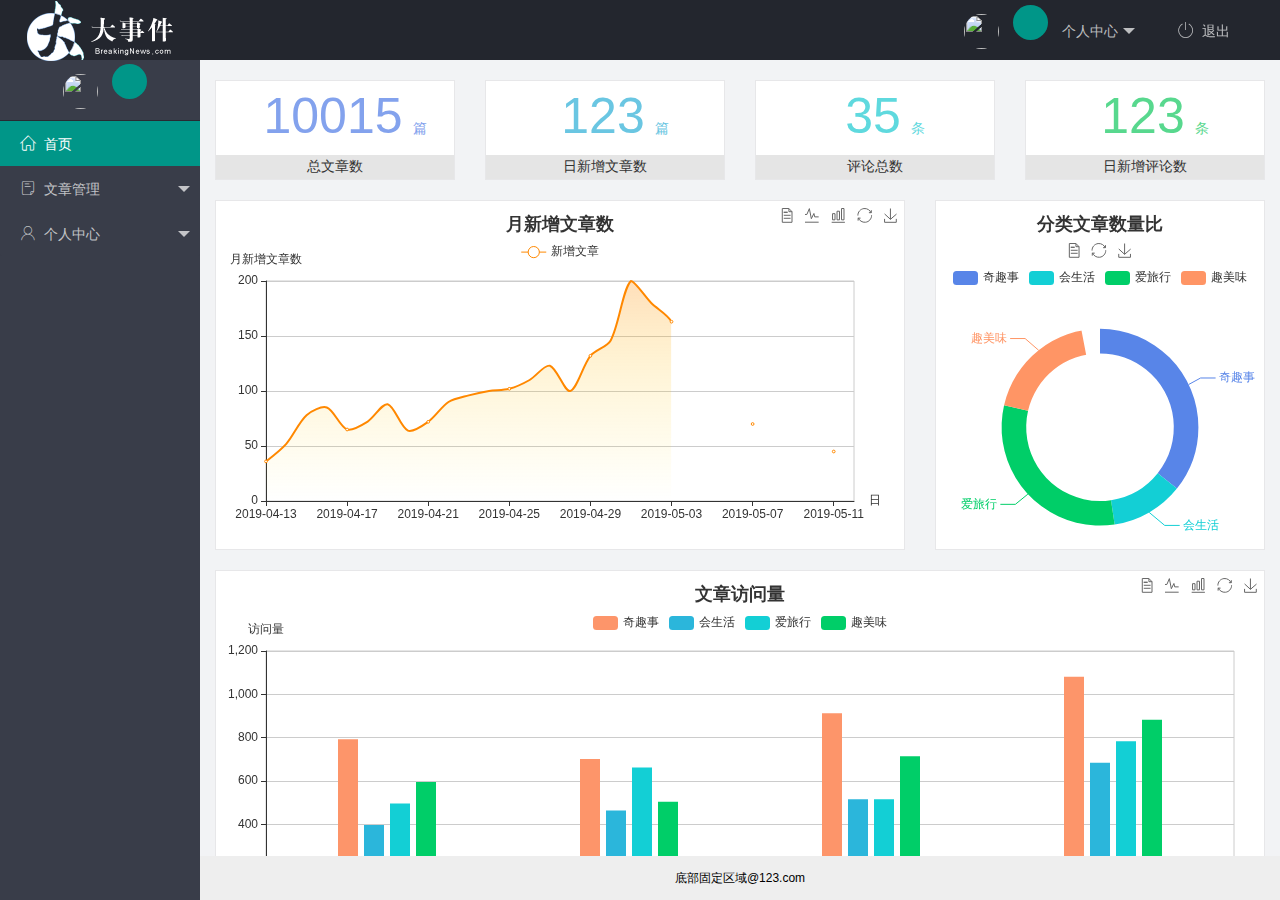
==== commit 936bf39d: "完成个人中心功能开发" ====
--- a/index.html
+++ b/index.html
@@ -25,9 +25,9 @@
                         <span class="text-avatar"></span> 个人中心
                     </a>
                     <dl class="layui-nav-child">
-                        <dd><a href="">基本资料</a></dd>
-                        <dd><a href="">更换头像</a></dd>
-                        <dd><a href="">重置密码</a></dd>
+                        <dd><a href="/user/user_info.html" target="fm">基本资料</a></dd>
+                        <dd><a href="/user/user_avatar.html" target="fm">更换头像</a></dd>
+                        <dd><a href="/user/user_pwd.html" target="fm">重置密码</a></dd>
                     </dl>
                 </li>
                 <li class="layui-nav-item" lay-header-event="menuRight" lay-unselect>
@@ -59,9 +59,9 @@
                     <li class="layui-nav-item">
                         <a href="javascript:;"><span class="iconfont icon-user"></span>个人中心</a>
                         <dl class="layui-nav-child">
-                            <dd><a href="javascript:;" target="fm"><i class="layui-icon layui-icon-app"></i>基本资料</a></dd>
-                            <dd><a href="javascript:;" target="fm"><i class="layui-icon layui-icon-app"></i>更换头像</a></dd>
-                            <dd><a href="javascript:;" target="fm"><i class="layui-icon layui-icon-app"></i>重置密码</a></dd>
+                            <dd><a href="/user/user_info.html" target="fm"><i class="layui-icon layui-icon-app"></i>基本资料</a></dd>
+                            <dd><a href="/user/user_avatar.html" target="fm"><i class="layui-icon layui-icon-app"></i>更换头像</a></dd>
+                            <dd><a href="/user/user_pwd.html" target="fm"><i class="layui-icon layui-icon-app"></i>重置密码</a></dd>
                         </dl>
                     </li>
                 </ul>
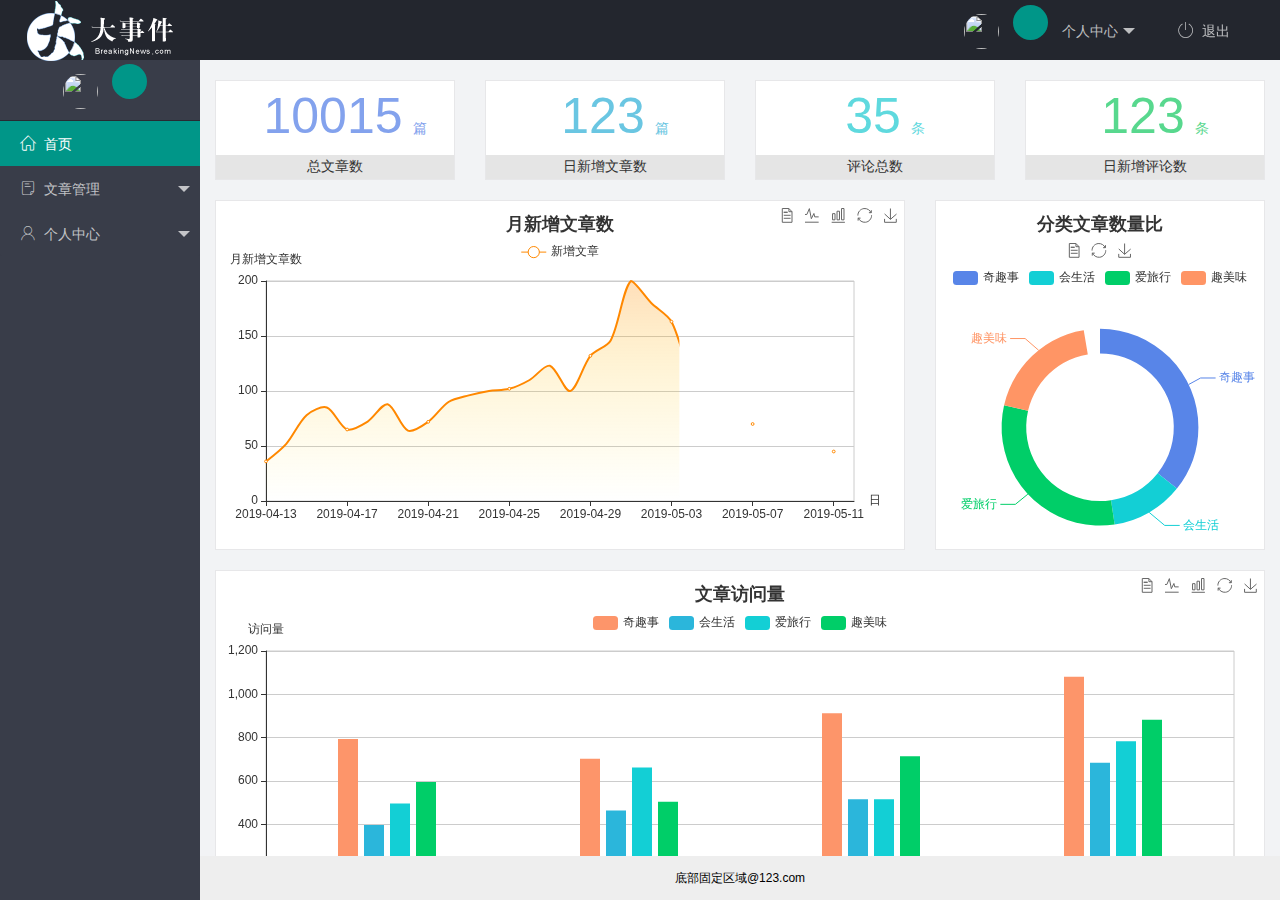
==== commit 45bf37d4: "完成文章管理的开发" ====
--- a/index.html
+++ b/index.html
@@ -51,9 +51,9 @@
                     <li class="layui-nav-item">
                         <a class="" href="javascript:;"><span class="iconfont icon-16"></span>文章管理</a>
                         <dl class="layui-nav-child">
-                            <dd><a href="javascript:;" target="fm"><i class="layui-icon layui-icon-app"></i>文章类别</a></dd>
-                            <dd><a href="javascript:;" target="fm"><i class="layui-icon layui-icon-app"></i>文章列表</a></dd>
-                            <dd><a href="javascript:;" target="fm"><i class="layui-icon layui-icon-app"></i>发表文章</a></dd>
+                            <dd><a href="/article/article_cate.html" target="fm"><i class="layui-icon layui-icon-app"></i>文章类别</a></dd>
+                            <dd><a href="/article/article_list.html" target="fm"><i class="layui-icon layui-icon-app"id="list"></i>文章列表</a></dd>
+                            <dd><a href="/article/article_pub.html" target="fm"><i class="layui-icon layui-icon-app"></i>发表文章</a></dd>
                         </dl>
                     </li>
                     <li class="layui-nav-item">
